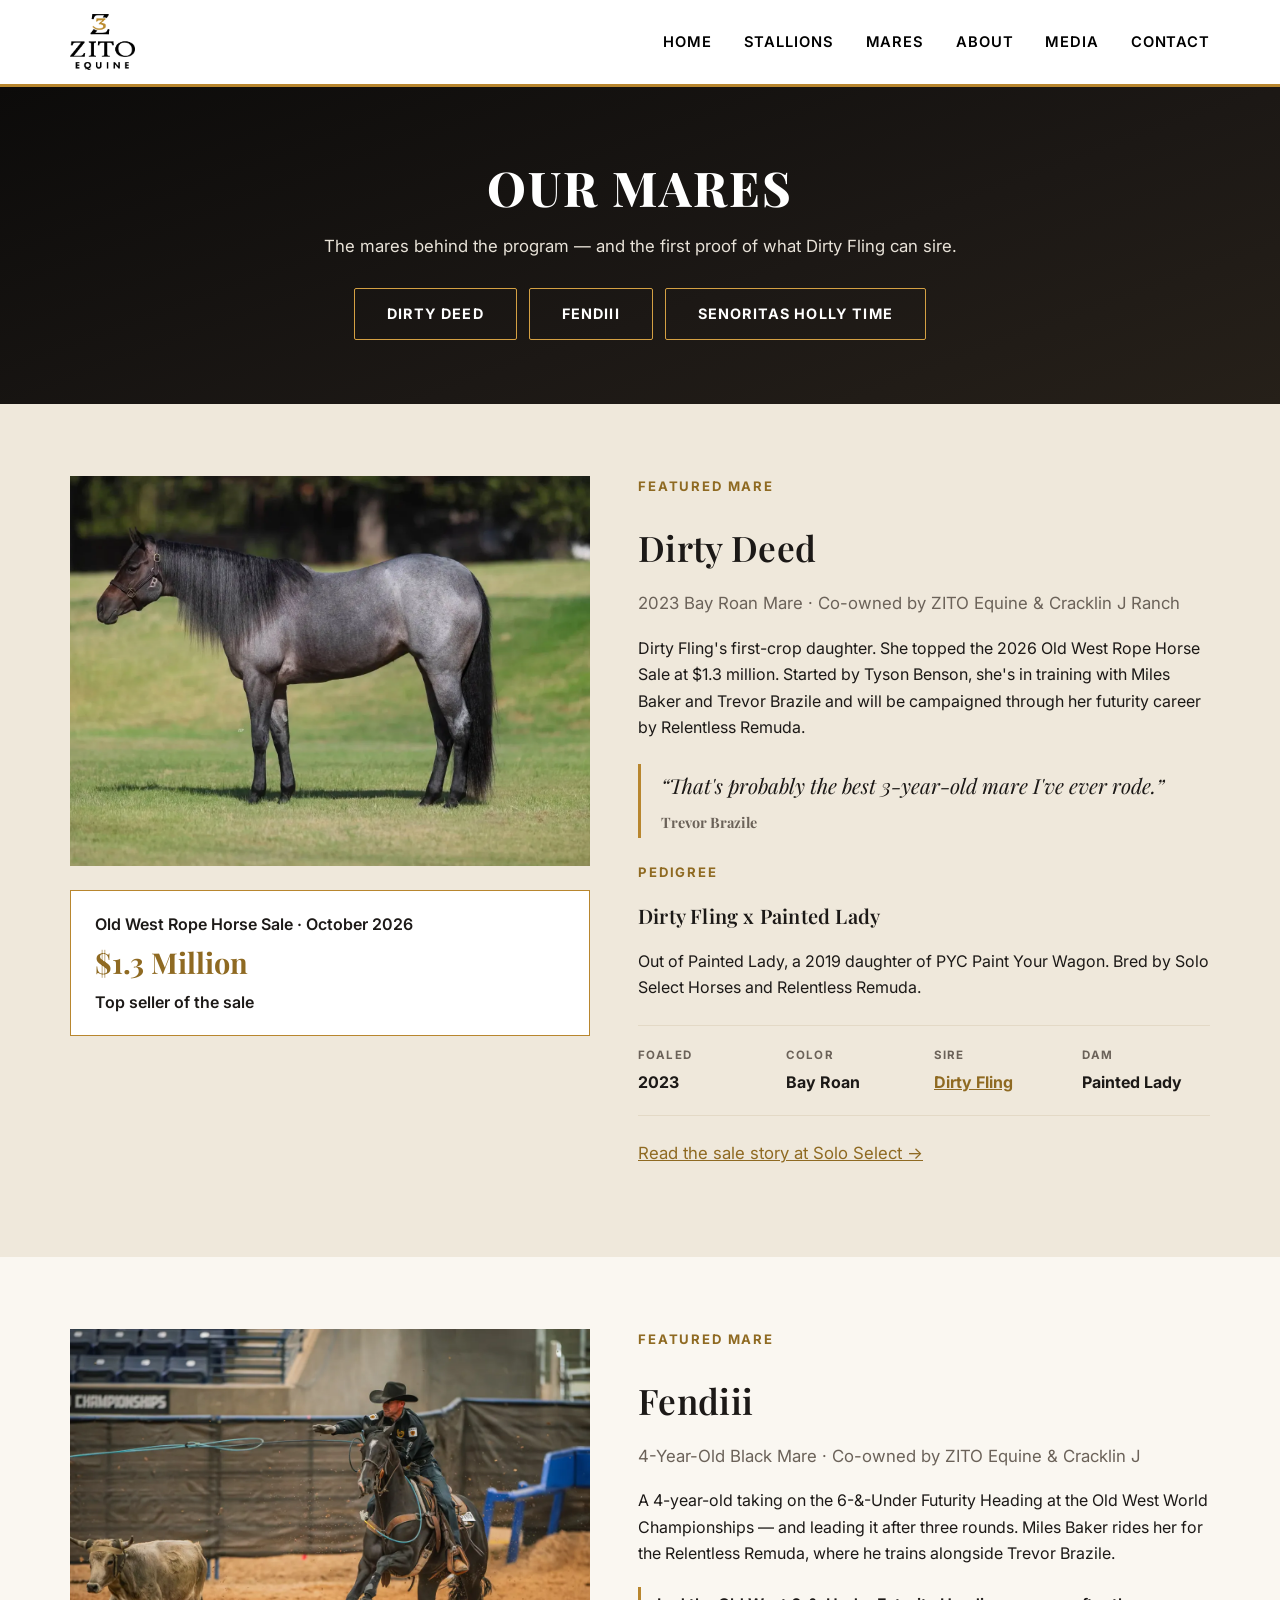
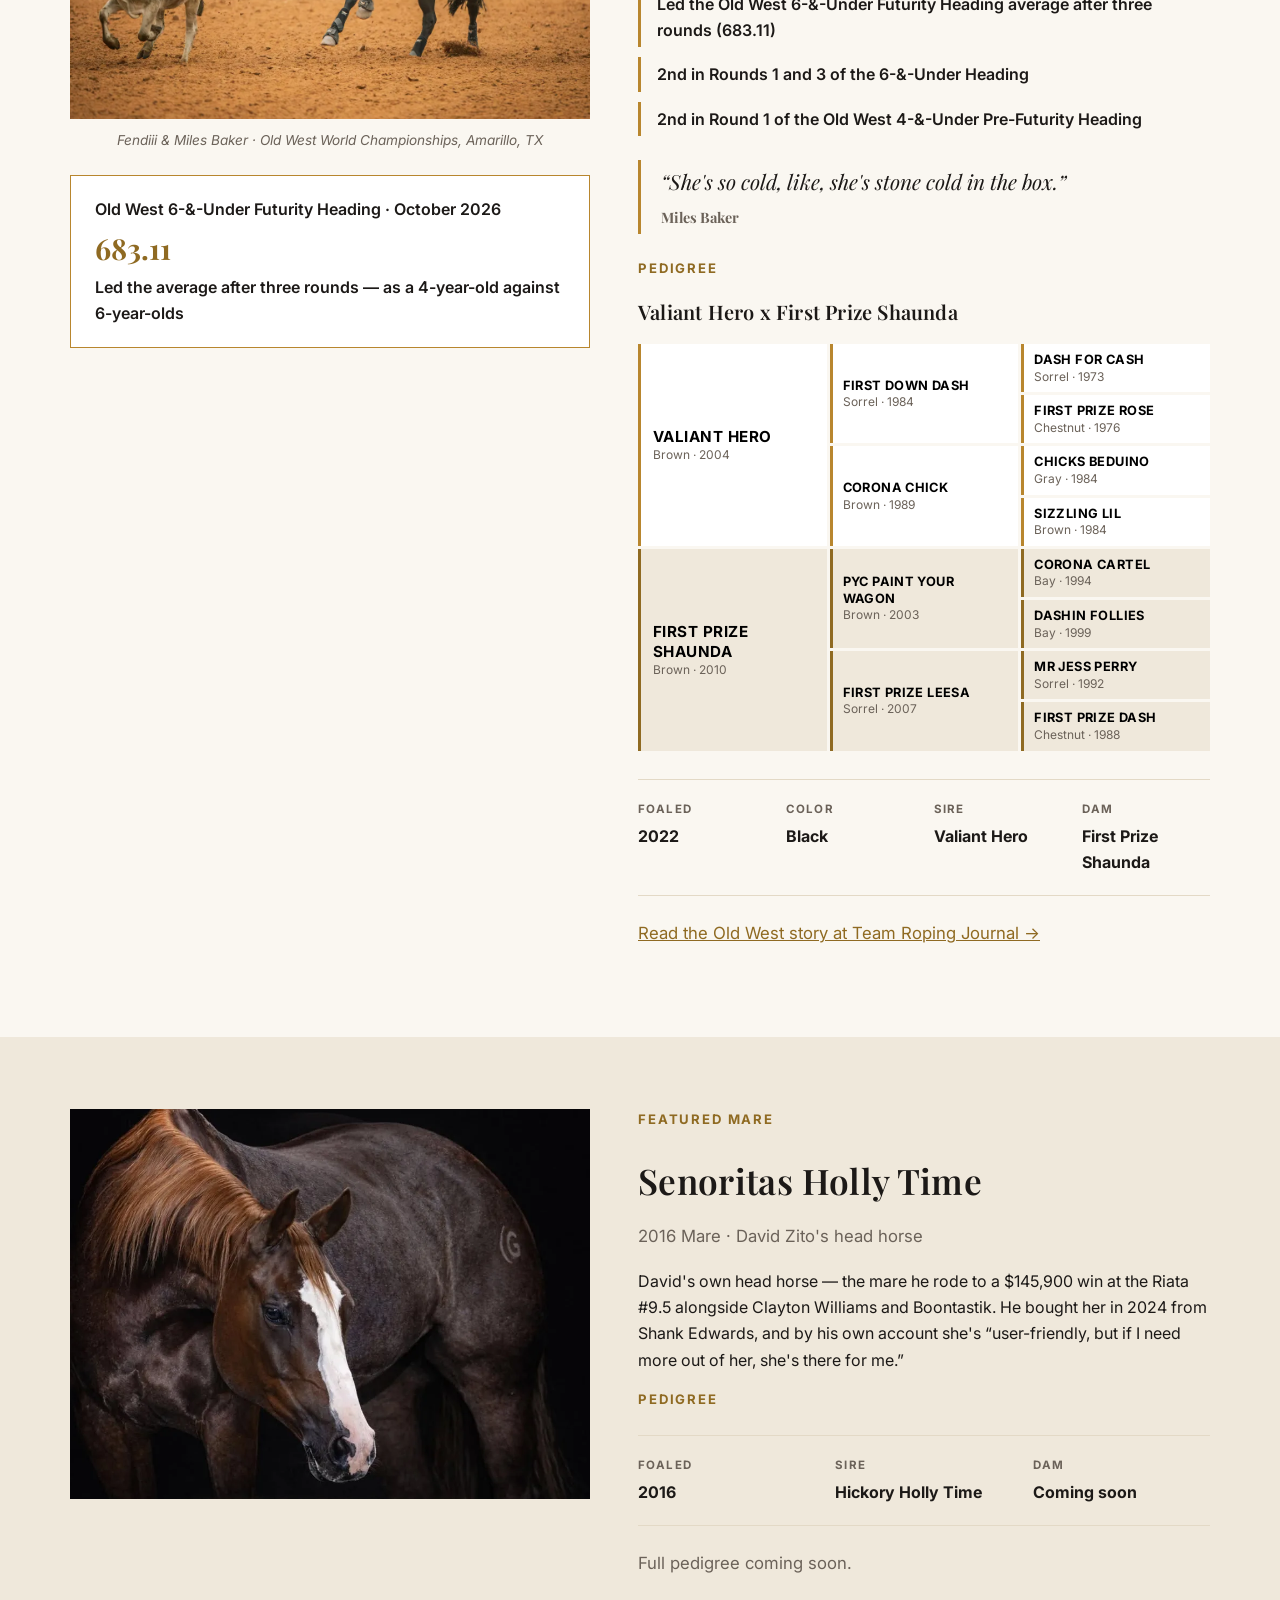
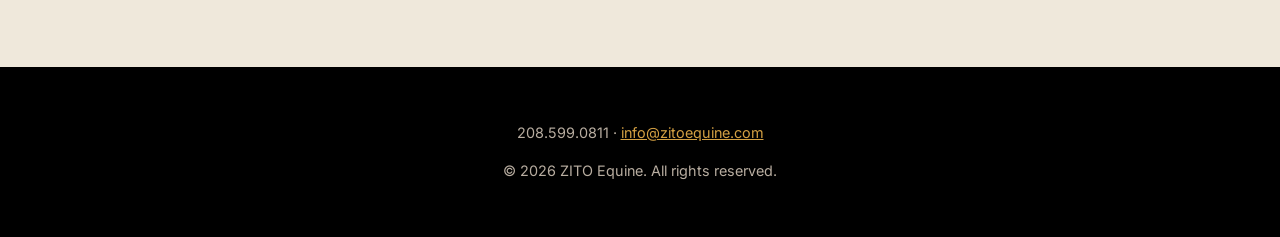
==== mares/index.html @ 989c76b9 "Mares page: dark intro band with jump links to each mare Co-Authored-By: Claude Opus 5.5 <noreply@an" ====
<!DOCTYPE html>
<html lang="en">
<head>
  <meta charset="UTF-8">
  <meta name="viewport" content="width=device-width, initial-scale=1.0">
  <title>Mares | ZITO Equine</title>
  <meta name="description" content="The ZITO Equine mares: Dirty Deed, Dirty Fling's $1.3 million first-crop daughter; Old West futurity leader Fendiii; and Senoritas Holly Time, David Zito's Riata-winning head horse.">
  <link rel="stylesheet" href="/css/style.css">
</head>
<body>
  <header class="site-header">
    <div class="wrap">
      <a href="/" class="logo"><img src="/images/logo-zito-equine.png" alt="ZITO Equine"></a>
      <button class="nav-toggle" aria-label="Menu" aria-expanded="false">&#9776;</button>
      <nav class="site-nav">
        <a href="/">Home</a>
        <a href="/stallions/">Stallions</a>
        <a href="/mares/">Mares</a>
        <a href="/#about">About</a>
        <a href="/#media">Media</a>
        <a href="/contact.html">Contact</a>
      </nav>
    </div>
  </header>
  <main>
    <section class="stallion-hero stallions-intro">
      <div class="wrap">
        <h1 class="section-title">Our Mares</h1>
        <p>The mares behind the program &mdash; and the first proof of what Dirty Fling can sire.</p>
        <nav class="jump-links" aria-label="Jump to a mare">
          <a href="#dirty-deed" class="btn-outline">Dirty Deed</a>
          <a href="#fendiii" class="btn-outline">Fendiii</a>
          <a href="#senoritas-holly-time" class="btn-outline">Senoritas Holly Time</a>
        </nav>
      </div>
    </section>
    <section class="section section-alt" id="dirty-deed">
      <div class="wrap split">
        <div>
          <div class="card-img photo-fill"><img src="/images/mares/dirty-deed.webp" alt="Dirty Deed, 2023 bay roan mare by Dirty Fling"></div>
          <div class="stat-box">
            <span class="stat-line">Old West Rope Horse Sale &middot; October 2026</span>
            <span class="stat-big">$1.3 Million</span>
            <span class="stat-line">Top seller of the sale</span>
          </div>
        </div>
        <div>
          <span class="section-label">Featured Mare</span>
          <h2>Dirty Deed</h2>
          <p class="meta">2023 Bay Roan Mare &middot; Co-owned by ZITO Equine &amp; Cracklin J Ranch</p>
          <p>
            Dirty Fling's first-crop daughter. She topped the 2026 Old West Rope Horse
            Sale at $1.3 million. Started by Tyson Benson, she's in training with Miles
            Baker and Trevor Brazile and will be campaigned through her futurity career
            by Relentless Remuda.
          </p>
          <blockquote class="pull-quote">
            &ldquo;That's probably the best 3-year-old mare I've ever rode.&rdquo;
            <cite>Trevor Brazile</cite>
          </blockquote>

          <span class="section-label">Pedigree</span>
          <h3>Dirty Fling x Painted Lady</h3>
          <p>Out of Painted Lady, a 2019 daughter of PYC Paint Your Wagon. Bred by Solo Select Horses and Relentless Remuda.</p>
          <dl class="key-facts">
            <div><dt>Foaled</dt><dd>2023</dd></div>
            <div><dt>Color</dt><dd>Bay Roan</dd></div>
            <div><dt>Sire</dt><dd><a href="/stallions/dirty-fling.html">Dirty Fling</a></dd></div>
            <div><dt>Dam</dt><dd>Painted Lady</dd></div>
          </dl>
          <p class="meta"><a href="https://www.soloselecthorses.com/news/solo-select-bred-dirty-deed-tops-old-west-sale-at-13-million" target="_blank" rel="noopener">Read the sale story at Solo Select &rarr;</a></p>
        </div>
      </div>
    </section>
    <section class="section" id="fendiii">
      <div class="wrap split">
        <div>
          <div class="card-img photo-fill"><img src="/images/mares/fendiii-throw.webp" alt="Miles Baker throwing his loop on Fendiii at the Old West World Championships" loading="lazy"></div>
          <p class="photo-caption">Fendiii &amp; Miles Baker &middot; Old West World Championships, Amarillo, TX</p>
          <div class="stat-box">
            <span class="stat-line">Old West 6-&amp;-Under Futurity Heading &middot; October 2026</span>
            <span class="stat-big">683.11</span>
            <span class="stat-line">Led the average after three rounds &mdash; as a 4-year-old against 6-year-olds</span>
          </div>
        </div>
        <div>
          <span class="section-label">Featured Mare</span>
          <h2>Fendiii</h2>
          <p class="meta">4-Year-Old Black Mare &middot; Co-owned by ZITO Equine &amp; Cracklin J</p>
          <p>
            A 4-year-old taking on the 6-&amp;-Under Futurity Heading at the Old West
            World Championships &mdash; and leading it after three rounds. Miles Baker
            rides her for the Relentless Remuda, where he trains alongside Trevor Brazile.
          </p>
          <ul class="achv-list">
            <li>Led the Old West 6-&amp;-Under Futurity Heading average after three rounds (683.11)</li>
            <li>2nd in Rounds 1 and 3 of the 6-&amp;-Under Heading</li>
            <li>2nd in Round 1 of the Old West 4-&amp;-Under Pre-Futurity Heading</li>
          </ul>
          <blockquote class="pull-quote">
            &ldquo;She's so cold, like, she's stone cold in the box.&rdquo;
            <cite>Miles Baker</cite>
          </blockquote>

          <span class="section-label">Pedigree</span>
          <h3>Valiant Hero x First Prize Shaunda</h3>
          <div class="pedigree" aria-label="Fendiii three-generation pedigree">
            <div class="ped ped-sire p-1"><strong>Valiant Hero</strong><span>Brown &middot; 2004</span></div>
            <div class="ped ped-sire g-1"><strong>First Down Dash</strong><span>Sorrel &middot; 1984</span></div>
            <div class="ped ped-sire gg-1"><strong>Dash For Cash</strong><span>Sorrel &middot; 1973</span></div>
            <div class="ped ped-sire gg-2"><strong>First Prize Rose</strong><span>Chestnut &middot; 1976</span></div>
            <div class="ped ped-sire g-2"><strong>Corona Chick</strong><span>Brown &middot; 1989</span></div>
            <div class="ped ped-sire gg-3"><strong>Chicks Beduino</strong><span>Gray &middot; 1984</span></div>
            <div class="ped ped-sire gg-4"><strong>Sizzling Lil</strong><span>Brown &middot; 1984</span></div>
            <div class="ped ped-dam p-2"><strong>First Prize Shaunda</strong><span>Brown &middot; 2010</span></div>
            <div class="ped ped-dam g-3"><strong>PYC Paint Your Wagon</strong><span>Brown &middot; 2003</span></div>
            <div class="ped ped-dam gg-5"><strong>Corona Cartel</strong><span>Bay &middot; 1994</span></div>
            <div class="ped ped-dam gg-6"><strong>Dashin Follies</strong><span>Bay &middot; 1999</span></div>
            <div class="ped ped-dam g-4"><strong>First Prize Leesa</strong><span>Sorrel &middot; 2007</span></div>
            <div class="ped ped-dam gg-7"><strong>Mr Jess Perry</strong><span>Sorrel &middot; 1992</span></div>
            <div class="ped ped-dam gg-8"><strong>First Prize Dash</strong><span>Chestnut &middot; 1988</span></div>
          </div>
          <dl class="key-facts">
            <div><dt>Foaled</dt><dd>2022</dd></div>
            <div><dt>Color</dt><dd>Black</dd></div>
            <div><dt>Sire</dt><dd>Valiant Hero</dd></div>
            <div><dt>Dam</dt><dd>First Prize Shaunda</dd></div>
          </dl>
          <p class="meta"><a href="https://teamropingjournal.com/news/fendiii-miles-baker-old-west-futurity-heading/" target="_blank" rel="noopener">Read the Old West story at Team Roping Journal &rarr;</a></p>
        </div>
      </div>
    </section>
    <section class="section section-alt" id="senoritas-holly-time">
      <div class="wrap split">
        <div>
          <div class="card-img photo-fill"><img src="/images/mares/senoritas-holly-time.webp" alt="Senoritas Holly Time, David Zito's head horse" loading="lazy"></div>
        </div>
        <div>
          <span class="section-label">Featured Mare</span>
          <h2>Senoritas Holly Time</h2>
          <p class="meta">2016 Mare &middot; David Zito's head horse</p>
          <p>
            David's own head horse &mdash; the mare he rode to a $145,900 win at
            the Riata #9.5 alongside Clayton Williams and Boontastik. He bought
            her in 2024 from Shank Edwards, and by his own account she's
            &ldquo;user-friendly, but if I need more out of her, she's there for me.&rdquo;
          </p>

          <span class="section-label">Pedigree</span>
          <dl class="key-facts">
            <div><dt>Foaled</dt><dd>2016</dd></div>
            <div><dt>Sire</dt><dd>Hickory Holly Time</dd></div>
            <div><dt>Dam</dt><dd>Coming soon</dd></div>
          </dl>
          <p class="meta">Full pedigree coming soon.</p>
        </div>
      </div>
    </section>
  </main>
  <footer class="site-footer">
    <div class="wrap">
      <p>208.599.0811 &middot; <a href="mailto:info@zitoequine.com">info@zitoequine.com</a></p>
      <p>&copy; <span id="year"></span> ZITO Equine. All rights reserved.</p>
    </div>
  </footer>
  <script src="/js/main.js"></script>
</body>
</html>
---- css/style.css ----
/* ===== ZITO Equine — design tokens =====
   Pulled from the master logo + TRJ print ads (Rooster / Dirty Fling).
   Gold: sampled from logo files. Black/cream: matches the ad backgrounds. */
@import url("https://fonts.googleapis.com/css2?family=Playfair+Display:ital,wght@0,500;0,600;0,700;0,800;1,500;1,800&family=Alex+Brush&family=Inter:wght@400;500;600;700&display=swap");

:root {
  --color-bg: #faf7f1;        /* warm cream page background */
  --color-bg-alt: #efe8db;    /* deeper cream for alternating sections */
  --color-surface: #ffffff;   /* cards */
  --color-text: #1c1917;      /* near-black body text */
  --color-muted: #6b6259;
  --color-black: #000000;     /* true black, matches logo wordmark */
  --color-gold: #b8862e;      /* primary brand gold, from ZITO master logo */
  --color-gold-light: #d4a043;/* lighter gold, from stallion wordmarks */
  --color-gold-dark: #8f6a22;
  --font-heading: "Playfair Display", Georgia, "Times New Roman", serif;
  --font-script: "Alex Brush", cursive;
  --font-body: "Inter", system-ui, -apple-system, "Segoe UI", sans-serif;
  --wrap: 1180px;
  --radius: 2px;
}

*, *::before, *::after { box-sizing: border-box; }

body {
  margin: 0;
  font-family: var(--font-body);
  color: var(--color-text);
  background: var(--color-bg);
  line-height: 1.65;
}

h1, h2, h3 { font-family: var(--font-heading); font-weight: 600; line-height: 1.2; letter-spacing: .01em; }
h2 { font-size: clamp(1.6rem, 3vw, 2.2rem); margin-bottom: .6em; }
h3 { font-size: 1.25rem; }
img { max-width: 100%; display: block; }
a { color: var(--color-gold-dark); }
a:hover { color: var(--color-gold); }

.wrap { max-width: var(--wrap); margin: 0 auto; padding: 0 20px; }
.wrap.narrow { max-width: 760px; }
.section { padding: 72px 0; }
.section-title {
  font-size: clamp(2rem, 5vw, 3rem);
  font-weight: 800;
  text-transform: uppercase;
  letter-spacing: .04em;
  margin: 0 0 32px;
}
.section-alt { background: var(--color-bg-alt); }

.eyebrow {
  display: block;
  font-family: var(--font-script);
  font-size: 1.6rem;
  color: var(--color-gold-light);
  margin-bottom: -.25em;
}

.divider {
  width: 64px;
  height: 3px;
  background: var(--color-gold);
  border: 0;
  margin: 20px 0;
}
.divider.center { margin: 20px auto; }

.section-label {
  display: block;
  font-size: .82rem;
  font-weight: 700;
  letter-spacing: .14em;
  text-transform: uppercase;
  color: var(--color-gold-dark);
  margin-bottom: 10px;
}

.pill-row { display: flex; flex-wrap: wrap; gap: 10px; margin: 4px 0 18px; }
.pill {
  display: inline-block;
  border: 1px solid var(--color-gold);
  color: var(--color-gold-dark);
  padding: 5px 14px;
  font-size: .74rem;
  font-weight: 700;
  letter-spacing: .1em;
  text-transform: uppercase;
  border-radius: 999px;
}
.stallion-hero .pill-row { justify-content: center; }
.stallion-hero .pill { color: var(--color-gold-light); border-color: var(--color-gold-light); }

/* Fact ticker — quick-scan highlights under a hero */
.ticker {
  background: var(--color-black);
  color: var(--color-gold-light);
  overflow: hidden;
  white-space: nowrap;
  border-top: 1px solid var(--color-gold-dark);
  border-bottom: 1px solid var(--color-gold-dark);
}
.ticker-track {
  display: inline-block;
  padding: 12px 0;
  font-size: .82rem;
  font-weight: 700;
  letter-spacing: .08em;
  text-transform: uppercase;
  animation: ticker 28s linear infinite;
}
.ticker-track span { margin: 0 28px; }
.ticker-track span::after { content: "\2726"; margin-left: 28px; color: var(--color-gold-dark); }
@keyframes ticker {
  from { transform: translateX(0); }
  to { transform: translateX(-50%); }
}
@media (prefers-reduced-motion: reduce) {
  .ticker-track { animation: none; overflow-x: auto; }
}

/* Achievement list — accent bar per line */
.achv-list { list-style: none; margin: 20px 0; padding: 0; }
.achv-list li {
  border-left: 3px solid var(--color-gold);
  padding: 4px 0 4px 16px;
  margin-bottom: 10px;
  font-weight: 600;
}

/* Key facts grid */
.key-facts {
  display: grid;
  grid-template-columns: repeat(auto-fit, minmax(120px, 1fr));
  gap: 20px;
  border-top: 1px solid #e3d9c6;
  border-bottom: 1px solid #e3d9c6;
  padding: 20px 0;
  margin: 24px 0;
}
.key-facts dt {
  font-size: .72rem;
  font-weight: 700;
  letter-spacing: .1em;
  text-transform: uppercase;
  color: var(--color-muted);
  margin-bottom: 4px;
}
.key-facts dd { margin: 0; font-weight: 700; }

/* Snapshot — a fun, tilted photo accent, not a formal card */
/* Pedigree chart — 3 generations: parents | grandparents | great-grandparents.
   Sire's side on top (white), dam's side below (cream). */
.pedigree {
  display: grid;
  grid-template-columns: repeat(3, 1fr);
  grid-template-rows: repeat(8, auto);
  gap: 3px;
  margin: 20px 0 28px;
  font-size: .85rem;
}
.ped {
  display: flex;
  flex-direction: column;
  justify-content: center;
  padding: 8px 10px;
  border-left: 3px solid var(--color-gold);
  line-height: 1.3;
}
.ped-sire { background: var(--color-surface); }
.ped-dam { background: var(--color-bg-alt); border-left-color: var(--color-gold-dark); }
.ped strong { text-transform: uppercase; letter-spacing: .03em; font-size: .8rem; color: var(--color-black); }
.ped span { color: var(--color-muted); font-size: .75rem; }
.ped.p-1, .ped.p-2 { padding: 12px; }
.ped.p-1 strong, .ped.p-2 strong { font-size: .95rem; }
.p-1 { grid-column: 1; grid-row: 1 / 5; }
.p-2 { grid-column: 1; grid-row: 5 / 9; }
.g-1 { grid-column: 2; grid-row: 1 / 3; }
.g-2 { grid-column: 2; grid-row: 3 / 5; }
.g-3 { grid-column: 2; grid-row: 5 / 7; }
.g-4 { grid-column: 2; grid-row: 7 / 9; }
.gg-1 { grid-column: 3; grid-row: 1; }
.gg-2 { grid-column: 3; grid-row: 2; }
.gg-3 { grid-column: 3; grid-row: 3; }
.gg-4 { grid-column: 3; grid-row: 4; }
.gg-5 { grid-column: 3; grid-row: 5; }
.gg-6 { grid-column: 3; grid-row: 6; }
.gg-7 { grid-column: 3; grid-row: 7; }
.gg-8 { grid-column: 3; grid-row: 8; }
.section-alt .ped-dam { background: #e6dccb; }
@media (max-width: 480px) {
  .ped { padding: 6px 7px; }
  .ped strong { font-size: .7rem; letter-spacing: 0; }
  .ped span { font-size: .68rem; }
  .ped.p-1 strong, .ped.p-2 strong { font-size: .8rem; }
}

/* Quote hero — full-width dark band: big photo + big pull quote */
.quote-hero {
  display: grid;
  grid-template-columns: 1.4fr 1fr;
  background: var(--color-black);
  color: #fff;
}
.quote-hero-img { min-height: 520px; }
.quote-hero-img img { display: block; width: 100%; height: 100%; object-fit: cover; object-position: 40% 50%; }
.quote-hero-text { padding: 64px clamp(24px, 5vw, 72px); align-self: center; }
.quote-hero-text .section-label { color: var(--color-gold-light); }
.quote-hero blockquote { margin: 0 0 24px; }
.quote-hero blockquote p {
  font-family: var(--font-heading);
  font-size: clamp(1.9rem, 3.4vw, 3rem);
  font-weight: 800;
  font-style: italic;
  line-height: 1.15;
  margin: 0;
}
.quote-hero cite {
  display: block;
  margin-top: 16px;
  font-style: normal;
  font-weight: 700;
  letter-spacing: .14em;
  text-transform: uppercase;
  font-size: .85rem;
  color: var(--color-gold-light);
}
.quote-hero cite::before { content: "\2014\00a0"; }
.quote-hero-stat { color: #d8d0c4; margin: 0 0 28px; }
@media (max-width: 768px) {
  .quote-hero { grid-template-columns: 1fr; }
  .quote-hero-img { min-height: 0; aspect-ratio: 3/2; }
  .quote-hero-text { padding: 40px 20px 48px; }
}

/* Photo band — full-width image strip, edge to edge */
.photo-band { height: clamp(240px, 38vw, 520px); overflow: hidden; }
.photo-band img { display: block; width: 100%; height: 100%; object-fit: cover; object-position: center 45%; }

.press-card {
  border: 1px solid var(--color-gold);
  background: var(--color-surface);
  padding: 20px 24px;
  text-align: left;
}
.press-grid {
  display: grid;
  grid-template-columns: repeat(2, 1fr);
  gap: 28px;
  max-width: 1000px;
  margin: 32px auto 0;
}
.press-card .stat-line { display: block; }
.press-img { display: block; margin: -20px -24px 16px; }
.press-img img { display: block; width: 100%; aspect-ratio: 1.9; height: auto; object-fit: cover; }
.press-card h3 { margin: 4px 0; }
.press-card h3 a { color: var(--color-black); }
.press-card h3 a:hover { color: var(--color-gold-dark); }

.photo-caption {
  font-size: .85rem;
  font-style: italic;
  color: var(--color-muted);
  text-align: center;
  margin-top: 10px;
}

/* Announcement bar — single homepage statement under the hero */
.announce {
  text-align: center;
  padding: 48px 0;
  border-top: 1px solid #e3d9c6;
  border-bottom: 1px solid #e3d9c6;
}
.announce p { margin: 0; }
.announce-lead {
  font-size: .85rem;
  font-weight: 700;
  letter-spacing: .14em;
  text-transform: uppercase;
  color: var(--color-muted);
}
.announce .announce-big {
  font-family: var(--font-heading);
  font-size: clamp(1.9rem, 5vw, 2.8rem);
  font-weight: 700;
  color: var(--color-gold-dark);
  margin: 6px 0 24px;
}

/* Header */
.site-header {
  background: var(--color-surface);
  border-bottom: 3px solid var(--color-gold);
  position: sticky;
  top: 0;
  z-index: 20;
}
.site-header .wrap { display: flex; align-items: center; justify-content: space-between; min-height: 84px; }
.logo { display: flex; align-items: center; text-decoration: none; }
.logo img { height: 56px; width: auto; }
.site-nav { display: flex; align-items: center; }
.site-nav a {
  color: var(--color-black);
  text-decoration: none;
  margin-left: 32px;
  font-weight: 600;
  font-size: .92rem;
  letter-spacing: .06em;
  text-transform: uppercase;
}
.site-nav a:hover { color: var(--color-gold); }
.nav-toggle { display: none; background: none; border: 0; color: var(--color-black); font-size: 1.8rem; cursor: pointer; line-height: 1; }

/* Hero */
.hero {
  background:
    linear-gradient(180deg, rgba(10,9,8,.55) 0%, rgba(10,9,8,.7) 55%, rgba(10,9,8,.92) 100%),
    url("/images/hero-dirty-fling.jpg") center 30%/cover no-repeat;
  color: #fff;
  padding: 130px 0;
  text-align: center;
  position: relative;
}
.hero::after {
  content: "";
  position: absolute;
  inset: 0;
  background: radial-gradient(ellipse at center, rgba(212,160,67,.10), transparent 70%);
  pointer-events: none;
}
.hero .wrap { position: relative; }
.hero .eyebrow { color: var(--color-gold-light); }
.hero-mark { height: 48px; width: auto; margin: 0 auto 20px; filter: brightness(0) invert(1); opacity: .92; }
.hero h1 {
  font-size: clamp(2.4rem, 6vw, 4.2rem);
  margin: 8px 0 16px;
  color: #fff;
}
.tagline { font-size: 1.2rem; margin: 0 0 32px; color: #e8e2d8; }

/* Buttons */
.btn {
  display: inline-block;
  background: var(--color-gold);
  color: #fff;
  padding: 14px 32px;
  border-radius: var(--radius);
  text-decoration: none;
  border: 0;
  font-size: .9rem;
  font-weight: 700;
  letter-spacing: .08em;
  text-transform: uppercase;
  cursor: pointer;
  transition: background .15s ease;
}
.btn:hover { background: var(--color-gold-dark); color: #fff; }
.btn-outline {
  display: inline-block;
  background: transparent;
  color: #fff;
  padding: 13px 32px;
  border: 1px solid var(--color-gold-light);
  border-radius: var(--radius);
  text-decoration: none;
  font-size: .9rem;
  font-weight: 700;
  letter-spacing: .08em;
  text-transform: uppercase;
}
.btn-outline:hover { border-color: #fff; color: #fff; }
.stallion-hero .btn { margin-top: 8px; }

/* Cards */
.card-grid { display: grid; gap: 32px; grid-template-columns: repeat(auto-fill, minmax(280px, 1fr)); }
.card-grid-2 { grid-template-columns: repeat(2, 1fr); }
.card {
  background: var(--color-surface);
  border-radius: var(--radius);
  overflow: hidden;
  text-decoration: none;
  color: inherit;
  box-shadow: 0 2px 16px rgba(0,0,0,.08);
  border-top: 3px solid var(--color-gold);
  transition: transform .15s ease, box-shadow .15s ease;
}
.card:hover { transform: translateY(-3px); box-shadow: 0 8px 24px rgba(0,0,0,.12); }
.card h3 { padding: 20px 20px 0; margin: 0 0 4px; color: var(--color-black); }
.card p { padding: 0 20px 20px; margin: 0; color: var(--color-muted); }
.card:has(.card-btn) { display: flex; flex-direction: column; }
.card:has(.card-btn) > * { flex-shrink: 0; }
.card-btn { align-self: flex-start; margin: auto 20px 24px; }
.card:hover .card-btn { background: var(--color-gold-dark); }
.card-img.photo-pending { display: flex; align-items: center; justify-content: center; }
.card-img.photo-pending span { color: var(--color-gold-light); font-size: .8rem; font-weight: 700; letter-spacing: .14em; text-transform: uppercase; }
.card-img { aspect-ratio: 4/3; min-height: 0; overflow: hidden; background: linear-gradient(135deg, #2a231b, #14110e); }
.card-img.photo-frame,
.stallion-photo.photo-frame {
  background: #fff;
  display: flex;
  align-items: center;
  justify-content: center;
  padding: 24px;
}
.card-img.photo-frame img,
.stallion-photo.photo-frame img { width: 100%; height: 100%; object-fit: contain; }
.card-img.photo-fill { background: none; padding: 0; }
.card-img.photo-fill img { width: 100%; height: 100%; object-fit: cover; }

/* Stat box — echoes the boxed stats in the print ads */
.stat-box {
  border: 1px solid var(--color-gold);
  padding: 20px 24px;
  background: var(--color-surface);
  margin: 24px 0;
}
.stat-box .stat-line { display: block; font-weight: 600; }
.stat-box .stat-big {
  display: block;
  font-family: var(--font-heading);
  font-size: 1.8rem;
  font-weight: 700;
  color: var(--color-gold-dark);
  margin: 2px 0;
}

/* Stallion hero — dark banner carrying the stallion's own wordmark, echoes the print ads */
.stallion-hero {
  background: linear-gradient(160deg, #0c0b0a 0%, #1c1815 60%, #262019 100%);
  padding: 56px 0;
  text-align: center;
}
.stallion-hero img { max-height: 130px; width: auto; margin: 0 auto; }
.stallion-hero .eyebrow { color: var(--color-gold-light); margin-bottom: 8px; }
.stallion-hero p { color: #e8e2d8; margin: 16px 0 0; font-size: 1.05rem; }

/* Stallions page — dark intro band + two bold stallion panels */
.stallions-intro { padding: 72px 0 64px; }
.stallions-intro .section-title { color: #fff; margin: 0; }
.stallion-panels { display: grid; grid-template-columns: repeat(2, 1fr); gap: 32px; }
.stallion-panel {
  display: flex;
  flex-direction: column;
  align-items: center;
  text-align: center;
  background: linear-gradient(160deg, #0c0b0a 0%, #1c1815 60%, #262019 100%);
  color: #e8e2d8;
  border-top: 4px solid var(--color-gold);
  padding: 36px 32px 40px;
}
.stallion-panel-logo img { max-height: 110px; width: auto; display: block; margin: 0 auto; }
.stallion-panel .eyebrow { color: var(--color-gold-light); margin: 14px 0 24px; }
.stallion-panel .card-img { width: 100%; }
.panel-stats {
  display: grid;
  grid-template-columns: repeat(3, 1fr);
  gap: 12px;
  width: 100%;
  margin: 28px 0 0;
  padding: 0 0 24px;
  border-bottom: 1px solid #3a322a;
}
.panel-stats dt {
  font-family: var(--font-heading);
  font-size: clamp(1.6rem, 3vw, 2.3rem);
  font-weight: 800;
  color: var(--color-gold-light);
  line-height: 1.1;
}
.panel-stats dd {
  margin: 6px 0 0;
  font-size: .7rem;
  font-weight: 700;
  letter-spacing: .1em;
  text-transform: uppercase;
  color: #cfc6b8;
}
.panel-line { margin: 22px 0 0; font-size: .95rem; }
.panel-line strong { color: #fff; font-size: 1.05rem; }
.panel-status {
  display: inline-block;
  margin: 22px 0 22px;
  padding: 6px 14px;
  border: 1px solid var(--color-gold-light);
  color: var(--color-gold-light);
  font-size: .75rem;
  font-weight: 700;
  letter-spacing: .14em;
  text-transform: uppercase;
}
.stallion-panel .btn { margin-top: auto; }

/* Jump links — anchor buttons to sections further down a page */
.jump-links { display: flex; flex-wrap: wrap; justify-content: center; gap: 12px; margin-top: 28px; }
.jump-links .btn-outline:hover { background: var(--color-gold); border-color: var(--color-gold); }
section[id] { scroll-margin-top: 96px; }
@media (prefers-reduced-motion: no-preference) { html { scroll-behavior: smooth; } }

/* Generic two-column split — reused by the About section on the homepage */
.split { display: grid; gap: 48px; grid-template-columns: 1fr 1.1fr; align-items: start; }

/* Stallion page */
.stallion { display: grid; gap: 48px; grid-template-columns: 1fr 1.1fr; align-items: start; }
.stallion-photo.card-img { aspect-ratio: 3/4; }
.stallion-photo.card-img.photo-frame { aspect-ratio: 4/3; }
.stallion-wordmark { max-width: 260px; margin-bottom: 8px; }
.meta { color: var(--color-muted); font-size: 1.05rem; }
.pull-quote {
  margin: 24px 0;
  padding: 4px 0 4px 20px;
  border-left: 3px solid var(--color-gold);
  font-family: var(--font-heading);
  font-size: 1.3rem;
  font-style: italic;
}
.pull-quote cite { display: block; margin-top: 8px; font-family: inherit; font-size: .9rem; font-style: normal; font-weight: 700; color: var(--color-muted); }
.standing-at {
  font-family: var(--font-script);
  font-size: 1.3rem;
  color: var(--color-gold-dark);
  display: block;
  margin-top: 24px;
}

/* Forms */
.form label { display: block; margin-bottom: 18px; font-weight: 600; }
.form input, .form textarea {
  display: block;
  width: 100%;
  margin-top: 6px;
  padding: 12px;
  border: 1px solid #d8d0c2;
  border-radius: var(--radius);
  font: inherit;
  background: var(--color-surface);
}
.form input:focus, .form textarea:focus { outline: 2px solid var(--color-gold-light); border-color: var(--color-gold); }

/* Footer */
.site-footer { background: var(--color-black); color: #a99; color: #b8ada0; padding: 40px 0; text-align: center; font-size: .9rem; }
.site-footer a { color: var(--color-gold-light); }

/* Mobile */
@media (max-width: 768px) {
  .nav-toggle { display: block; }
  .site-nav {
    display: none;
    position: absolute;
    top: 84px;
    left: 0;
    right: 0;
    background: var(--color-surface);
    border-bottom: 3px solid var(--color-gold);
    padding: 8px 20px 20px;
  }
  .site-nav.open { display: block; }
  .site-nav a { display: block; margin: 14px 0; }
  .stallion, .split, .press-grid, .card-grid-2, .stallion-panels { grid-template-columns: 1fr; }
  .stallion-panel { padding: 28px 20px 32px; }
  .hero { padding: 90px 0; }
}
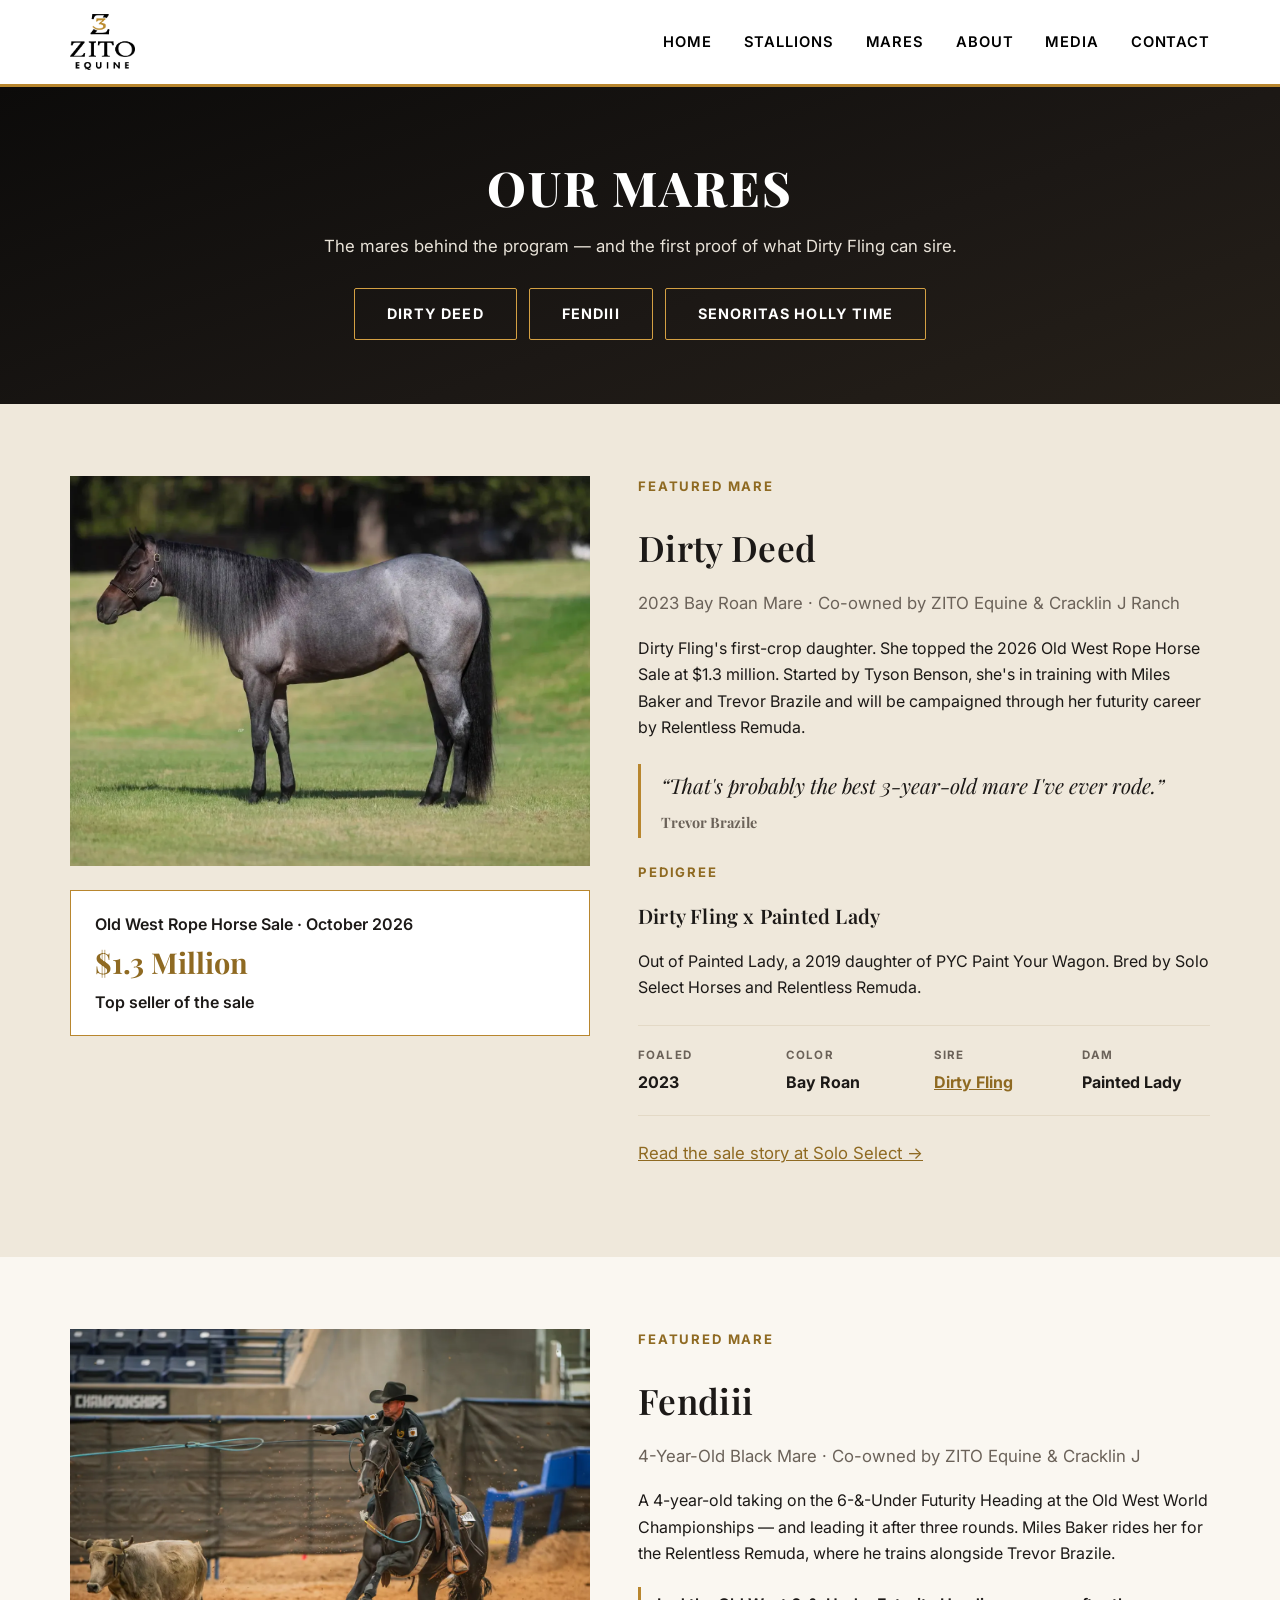
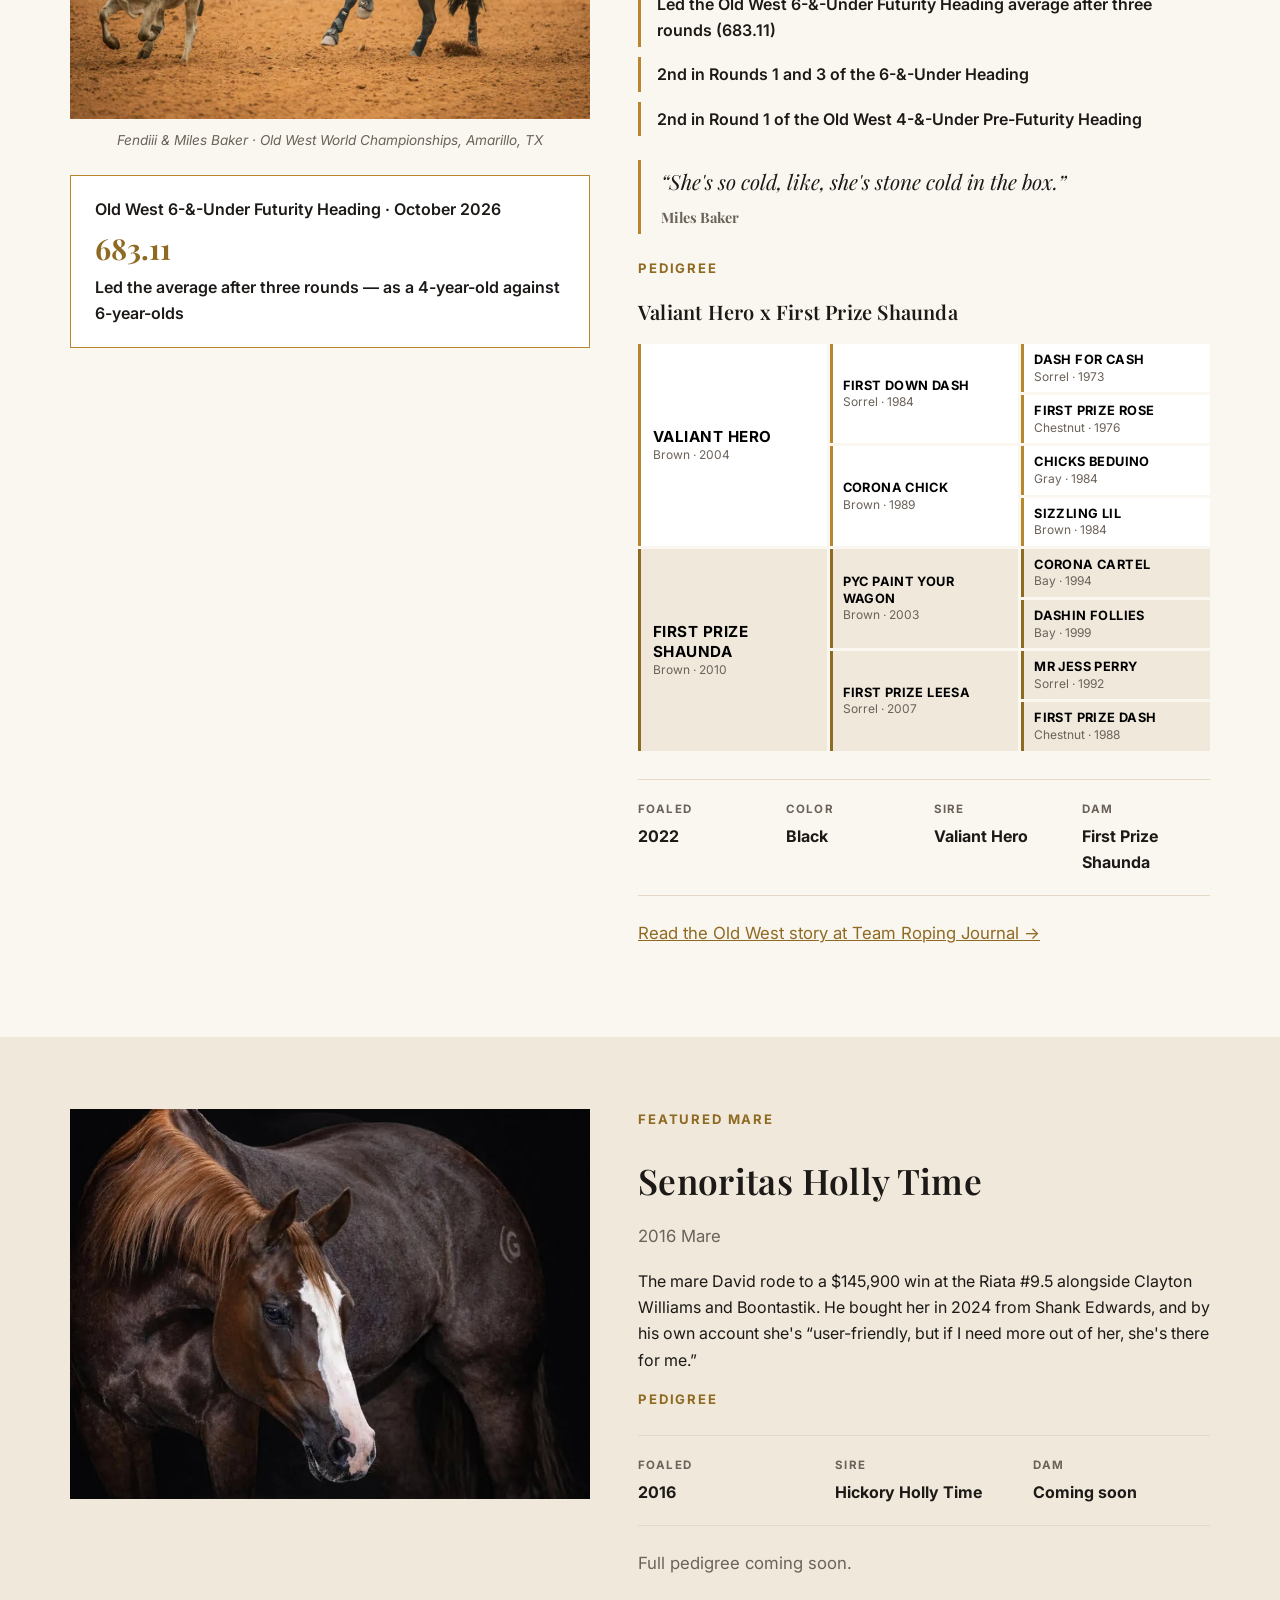
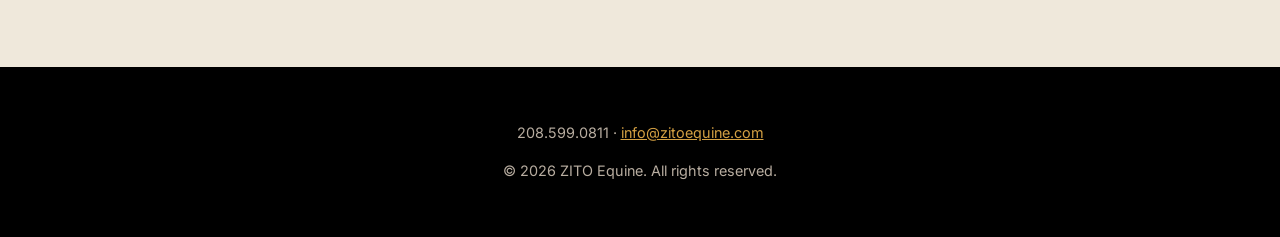
==== commit 7d2985d5: "Remove 'head horse' wording from Senoritas Holly Time Co-Authored-By: Claude Opus 5.5 <noreply@anthr" ====
--- a/mares/index.html
+++ b/mares/index.html
@@ -4,7 +4,7 @@
   <meta charset="UTF-8">
   <meta name="viewport" content="width=device-width, initial-scale=1.0">
   <title>Mares | ZITO Equine</title>
-  <meta name="description" content="The ZITO Equine mares: Dirty Deed, Dirty Fling's $1.3 million first-crop daughter; Old West futurity leader Fendiii; and Senoritas Holly Time, David Zito's Riata-winning head horse.">
+  <meta name="description" content="The ZITO Equine mares: Dirty Deed, Dirty Fling's $1.3 million first-crop daughter; Old West futurity leader Fendiii; and Senoritas Holly Time, David Zito's Riata #9.5 winner.">
   <link rel="stylesheet" href="/css/style.css">
 </head>
 <body>
@@ -133,14 +133,14 @@
     <section class="section section-alt" id="senoritas-holly-time">
       <div class="wrap split">
         <div>
-          <div class="card-img photo-fill"><img src="/images/mares/senoritas-holly-time.webp" alt="Senoritas Holly Time, David Zito's head horse" loading="lazy"></div>
+          <div class="card-img photo-fill"><img src="/images/mares/senoritas-holly-time.webp" alt="Senoritas Holly Time" loading="lazy"></div>
         </div>
         <div>
           <span class="section-label">Featured Mare</span>
           <h2>Senoritas Holly Time</h2>
-          <p class="meta">2016 Mare &middot; David Zito's head horse</p>
+          <p class="meta">2016 Mare</p>
           <p>
-            David's own head horse &mdash; the mare he rode to a $145,900 win at
+            The mare David rode to a $145,900 win at
             the Riata #9.5 alongside Clayton Williams and Boontastik. He bought
             her in 2024 from Shank Edwards, and by his own account she's
             &ldquo;user-friendly, but if I need more out of her, she's there for me.&rdquo;
--- a/css/style.css
+++ b/css/style.css
@@ -370,7 +370,17 @@
   text-transform: uppercase;
 }
 .btn-outline:hover { border-color: #fff; color: #fff; }
-.stallion-hero .btn { margin-top: 8px; }
+.stallion-hero .btn { margin-top: 24px; }
+.registered-name {
+  margin: 18px 0 0;
+  color: #fff;
+  font-size: clamp(1.4rem, 3vw, 2rem);
+  font-weight: 800;
+  text-transform: uppercase;
+  letter-spacing: .06em;
+}
+.stallion-panel .registered-name { margin-top: 14px; font-size: clamp(1.1rem, 2.2vw, 1.5rem); }
+.stallion-panel .registered-name + .eyebrow { margin-top: 6px; }
 
 /* Cards */
 .card-grid { display: grid; gap: 32px; grid-template-columns: repeat(auto-fill, minmax(280px, 1fr)); }
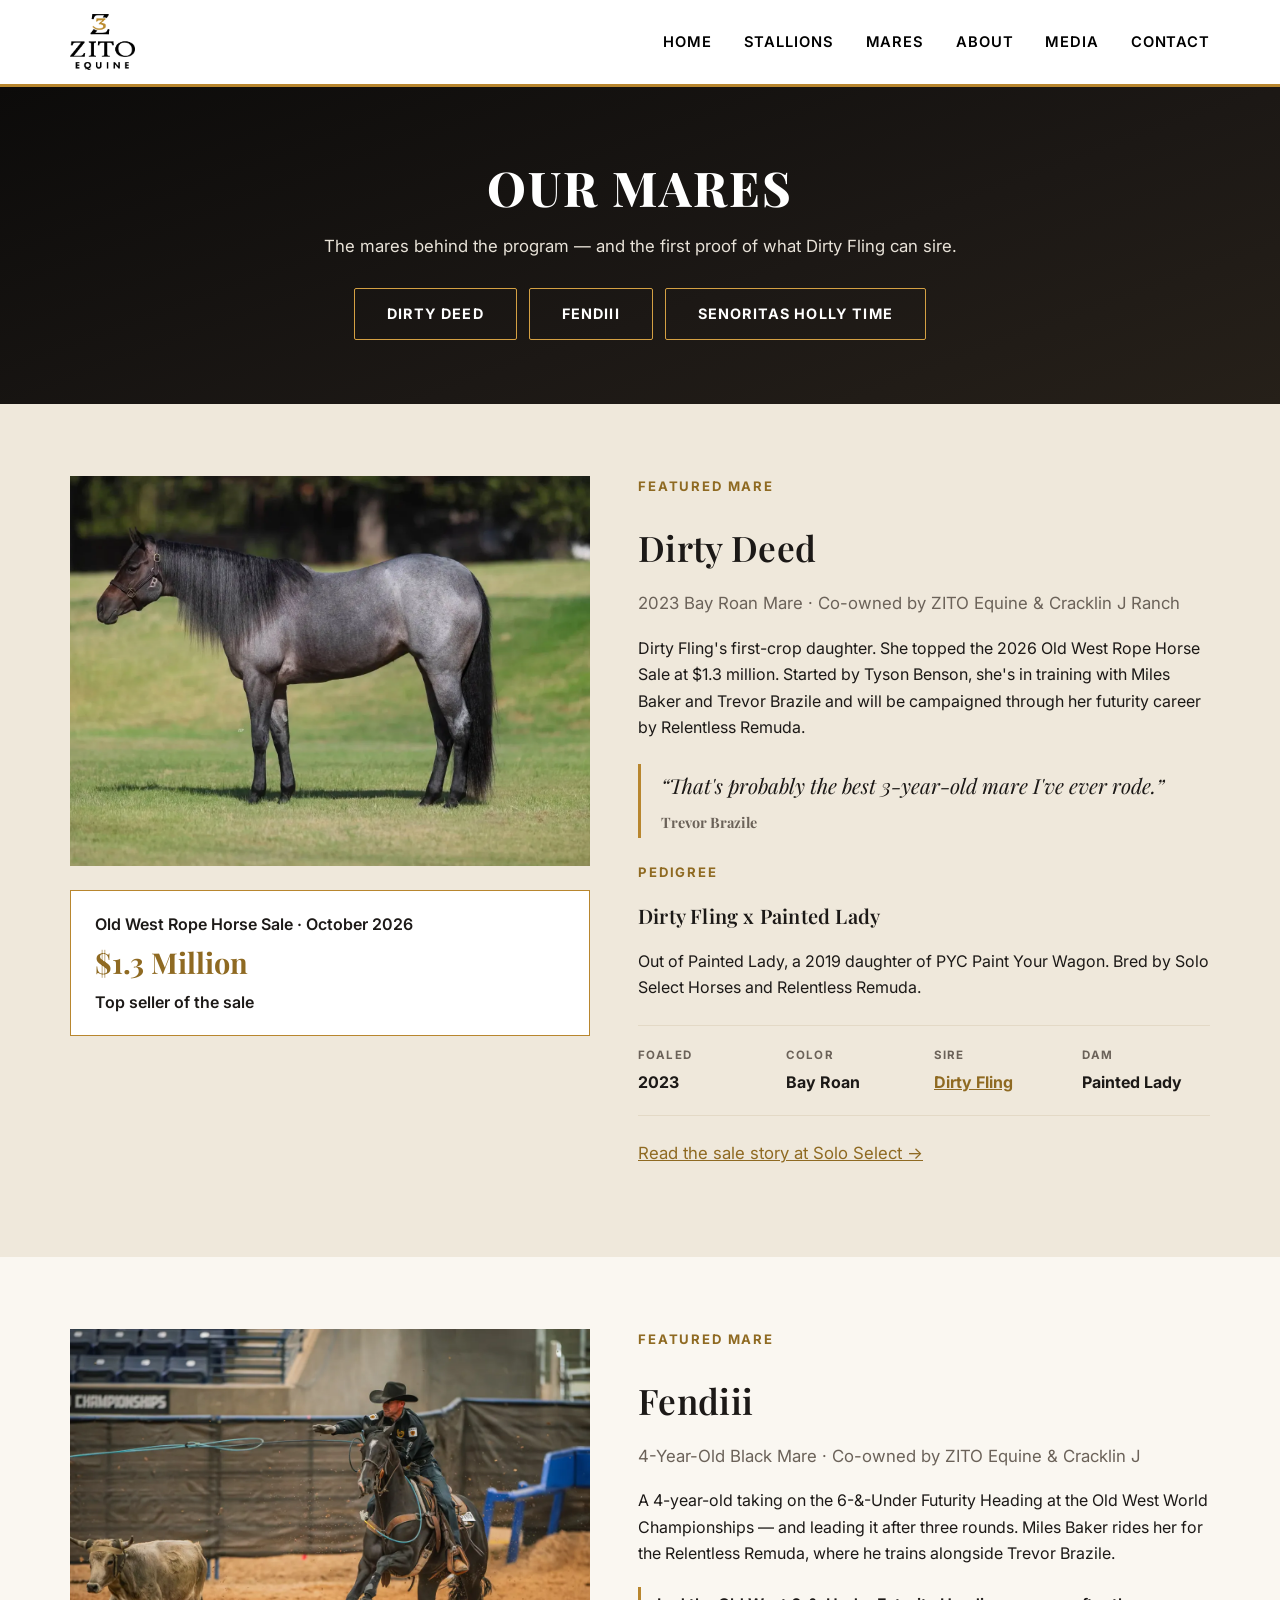
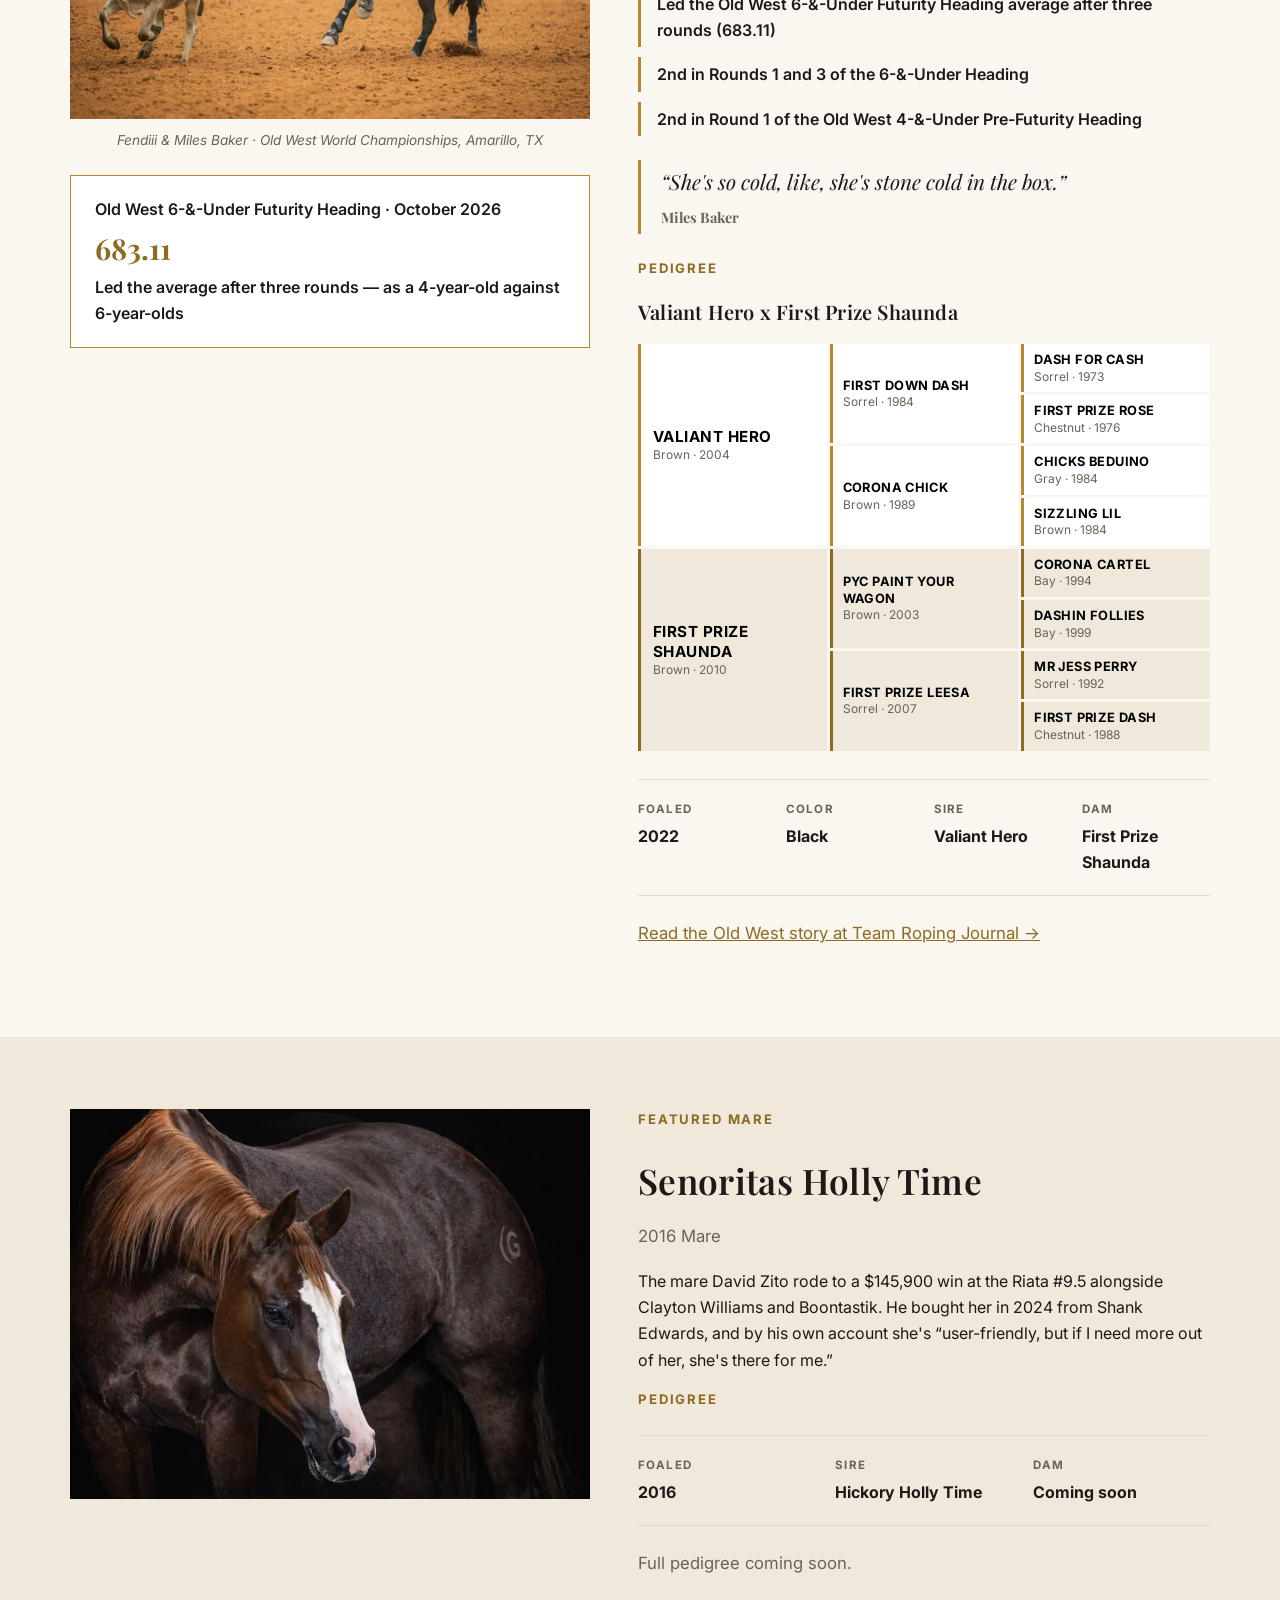
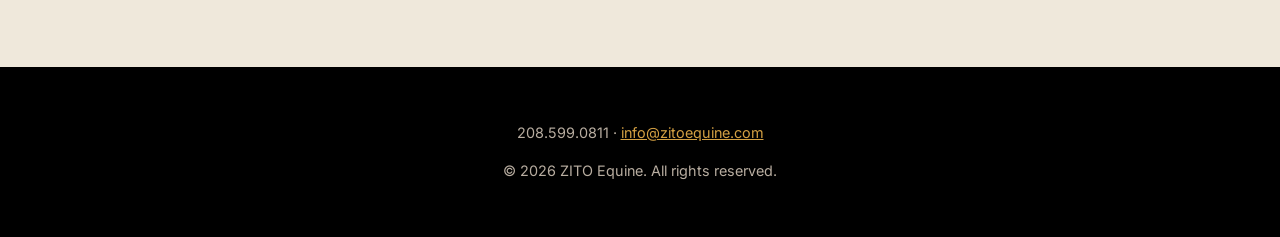
==== commit 30273a26: "Holly: 'The mare David Zito rode to...' Co-Authored-By: Claude Opus 5.5 <noreply@anthropic.com>" ====
--- a/mares/index.html
+++ b/mares/index.html
@@ -140,7 +140,7 @@
           <h2>Senoritas Holly Time</h2>
           <p class="meta">2016 Mare</p>
           <p>
-            The mare David rode to a $145,900 win at
+            The mare David Zito rode to a $145,900 win at
             the Riata #9.5 alongside Clayton Williams and Boontastik. He bought
             her in 2024 from Shank Edwards, and by his own account she's
             &ldquo;user-friendly, but if I need more out of her, she's there for me.&rdquo;
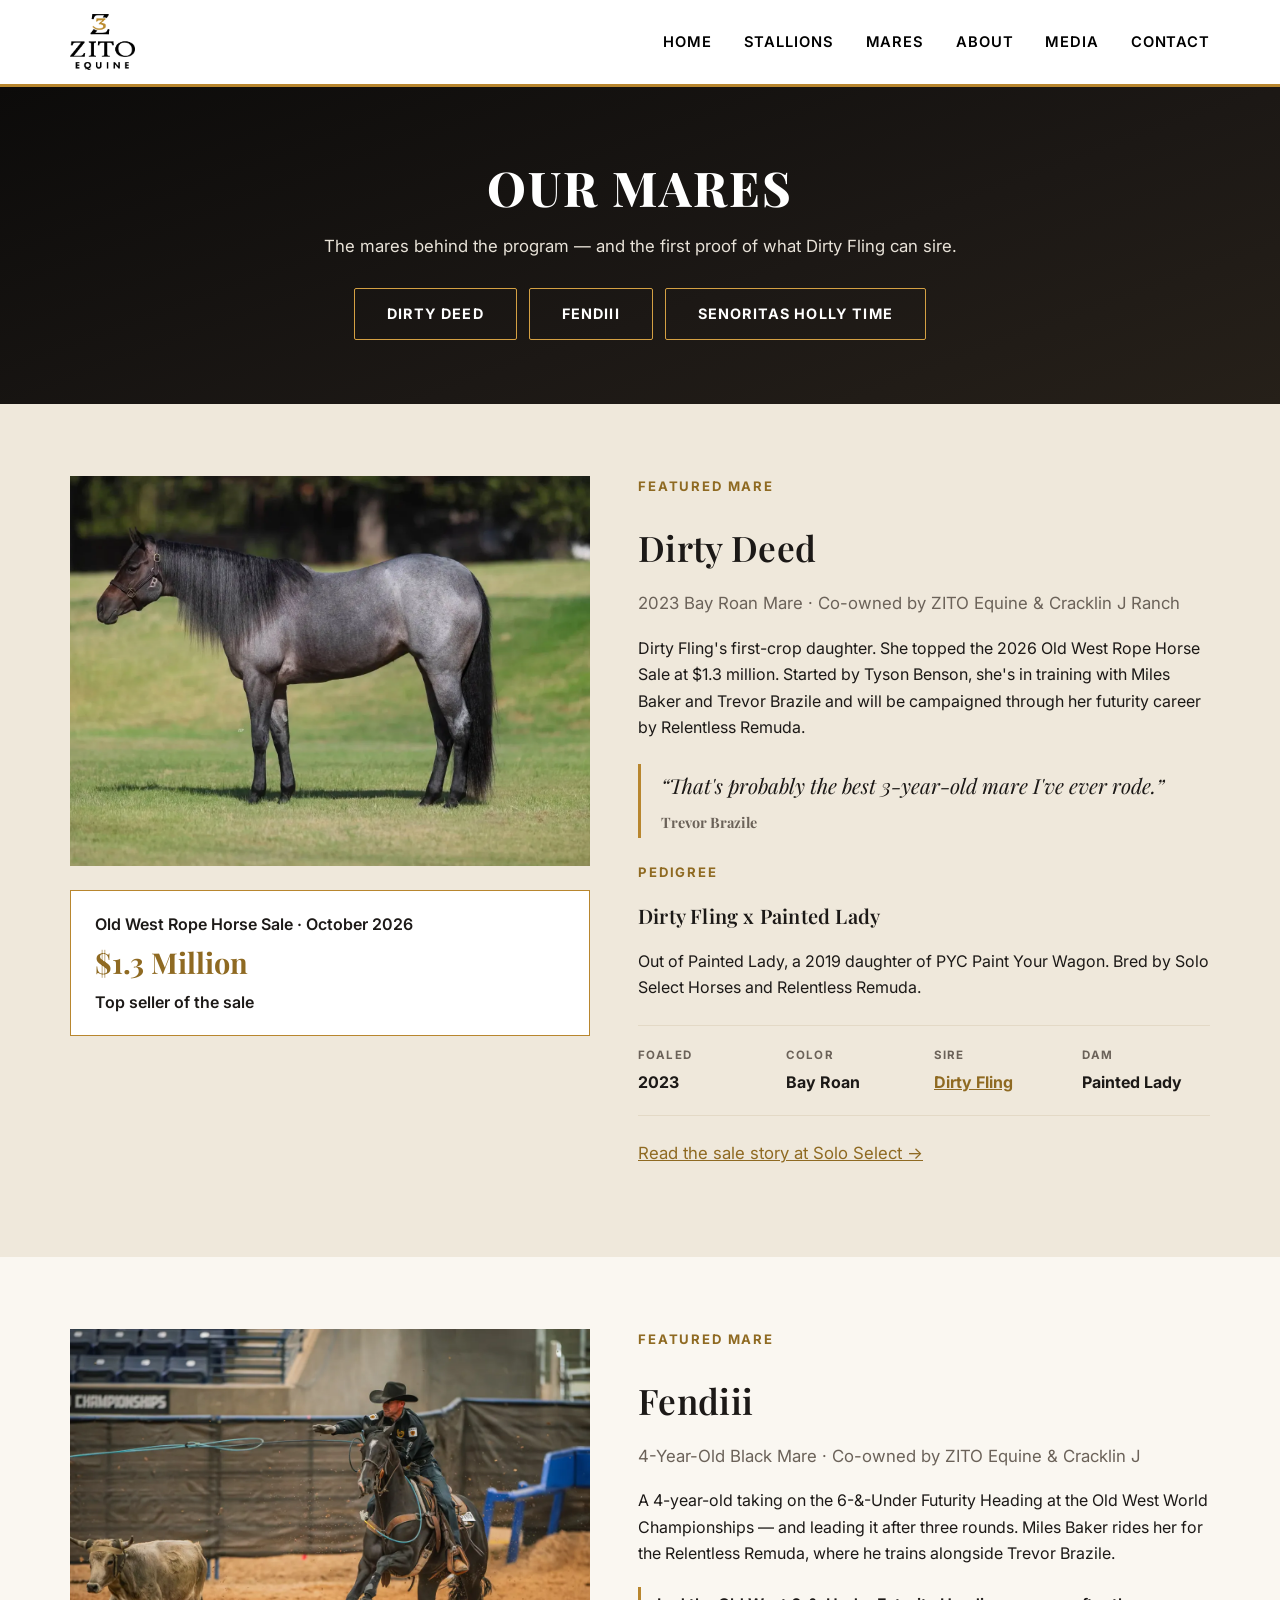
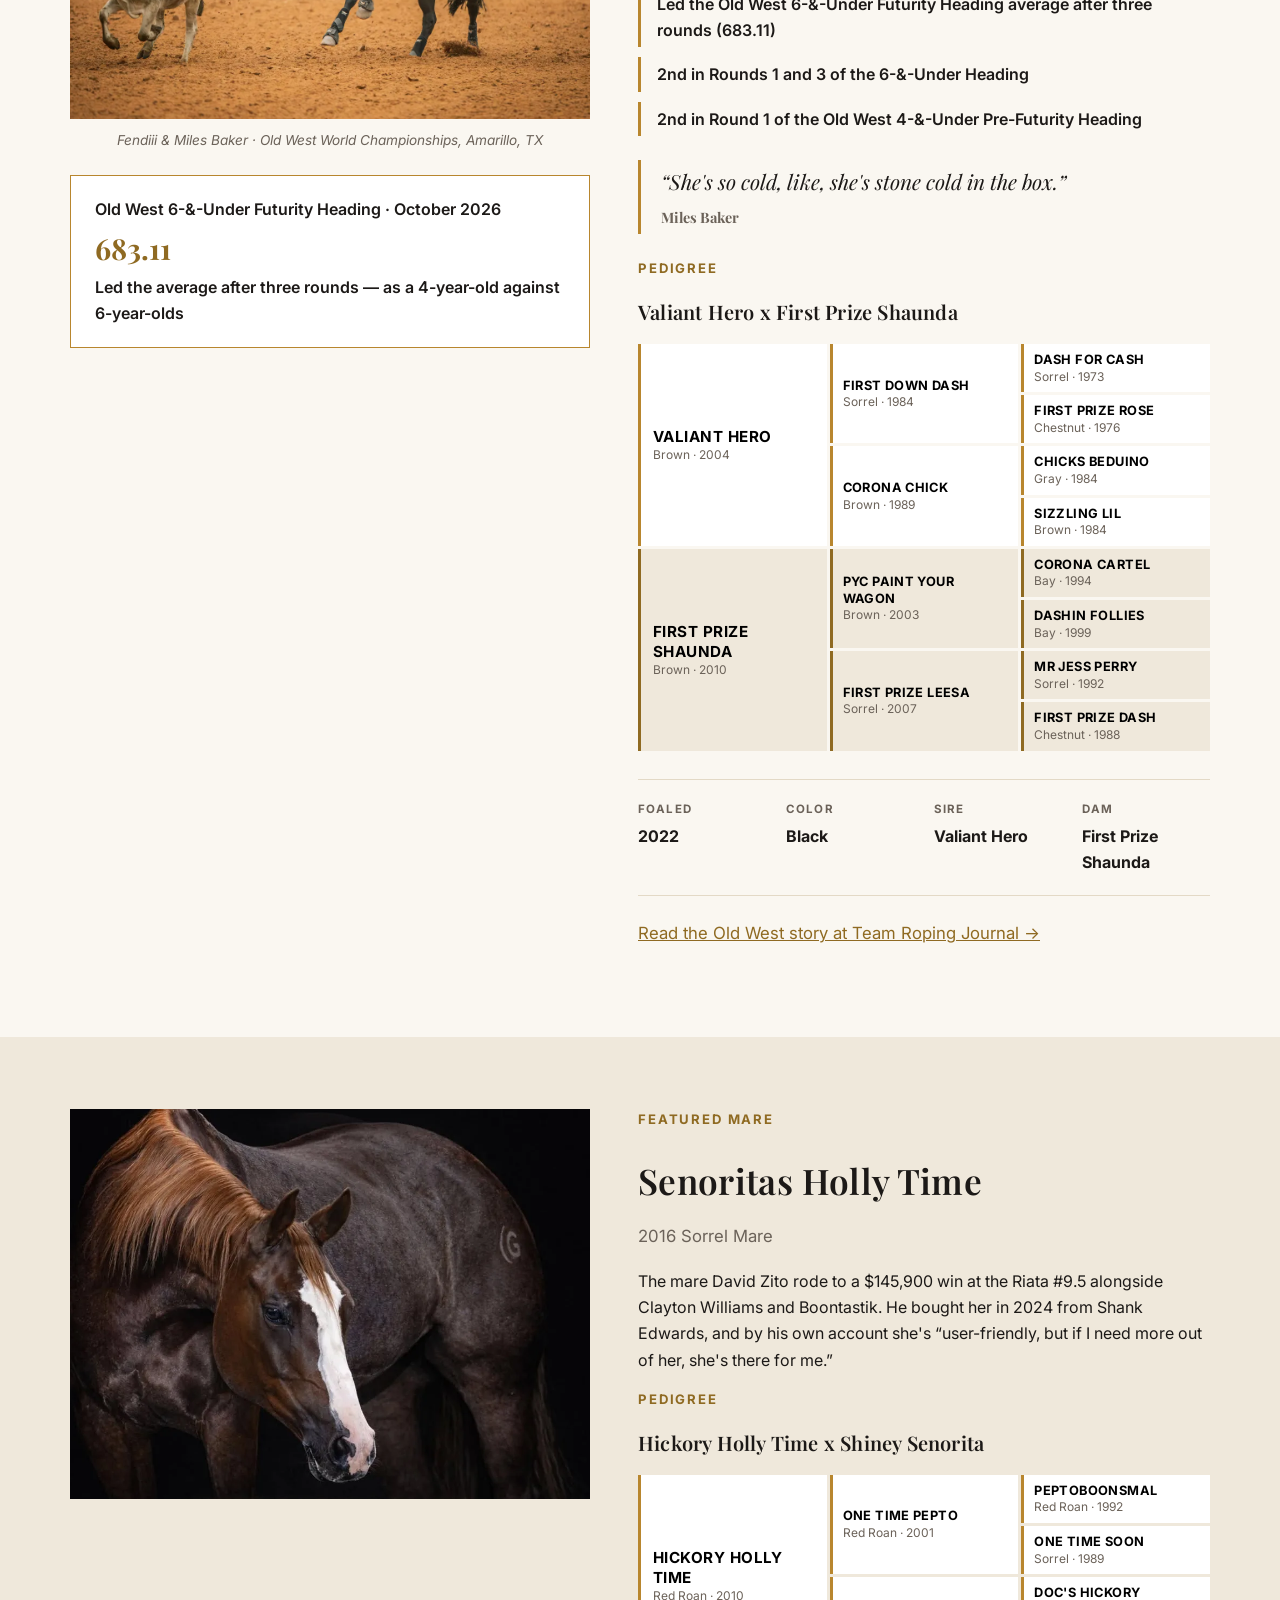
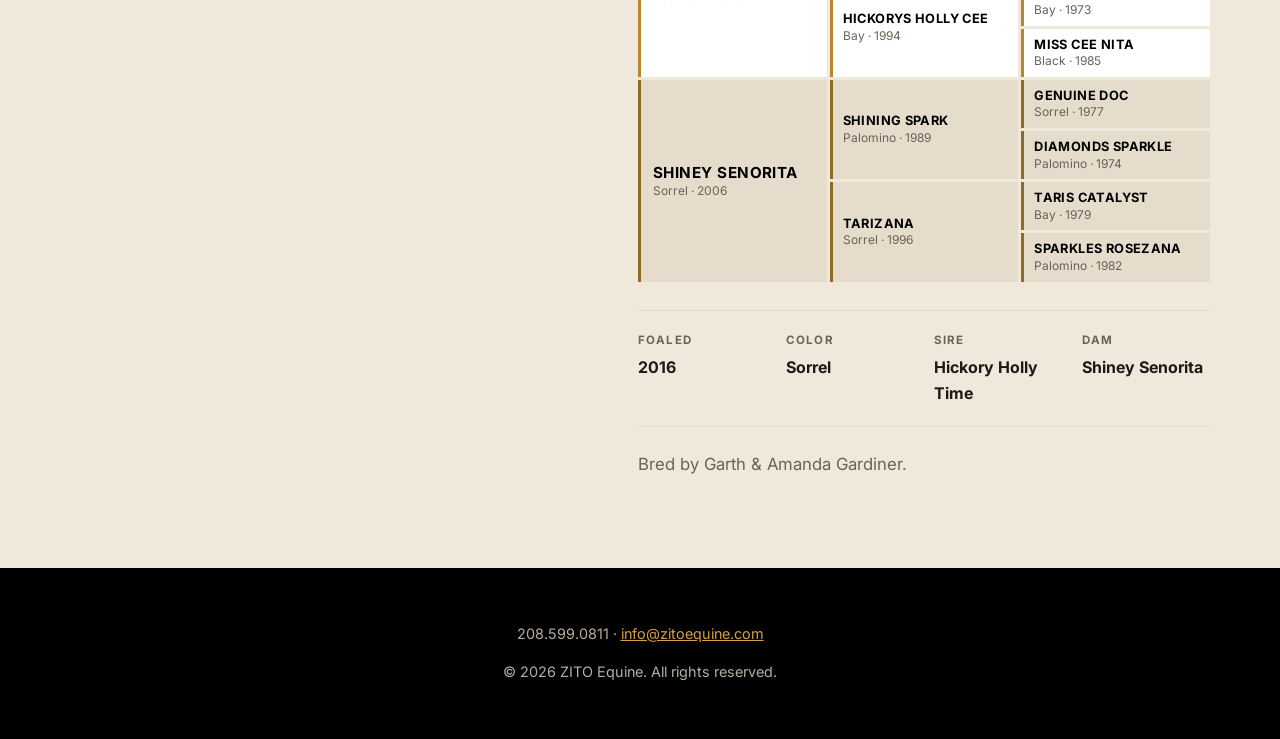
==== commit ae6fa468: "Add Senoritas Holly Time's full pedigree (Hickory Holly Time x Shiney Senorita) Co-Authored-By: Clau" ====
--- a/mares/index.html
+++ b/mares/index.html
@@ -138,7 +138,7 @@
         <div>
           <span class="section-label">Featured Mare</span>
           <h2>Senoritas Holly Time</h2>
-          <p class="meta">2016 Mare</p>
+          <p class="meta">2016 Sorrel Mare</p>
           <p>
             The mare David Zito rode to a $145,900 win at
             the Riata #9.5 alongside Clayton Williams and Boontastik. He bought
@@ -147,12 +147,30 @@
           </p>
 
           <span class="section-label">Pedigree</span>
+          <h3>Hickory Holly Time x Shiney Senorita</h3>
+          <div class="pedigree" aria-label="Senoritas Holly Time three-generation pedigree">
+            <div class="ped ped-sire p-1"><strong>Hickory Holly Time</strong><span>Red Roan &middot; 2010</span></div>
+            <div class="ped ped-sire g-1"><strong>One Time Pepto</strong><span>Red Roan &middot; 2001</span></div>
+            <div class="ped ped-sire gg-1"><strong>Peptoboonsmal</strong><span>Red Roan &middot; 1992</span></div>
+            <div class="ped ped-sire gg-2"><strong>One Time Soon</strong><span>Sorrel &middot; 1989</span></div>
+            <div class="ped ped-sire g-2"><strong>Hickorys Holly Cee</strong><span>Bay &middot; 1994</span></div>
+            <div class="ped ped-sire gg-3"><strong>Doc's Hickory</strong><span>Bay &middot; 1973</span></div>
+            <div class="ped ped-sire gg-4"><strong>Miss Cee Nita</strong><span>Black &middot; 1985</span></div>
+            <div class="ped ped-dam p-2"><strong>Shiney Senorita</strong><span>Sorrel &middot; 2006</span></div>
+            <div class="ped ped-dam g-3"><strong>Shining Spark</strong><span>Palomino &middot; 1989</span></div>
+            <div class="ped ped-dam gg-5"><strong>Genuine Doc</strong><span>Sorrel &middot; 1977</span></div>
+            <div class="ped ped-dam gg-6"><strong>Diamonds Sparkle</strong><span>Palomino &middot; 1974</span></div>
+            <div class="ped ped-dam g-4"><strong>Tarizana</strong><span>Sorrel &middot; 1996</span></div>
+            <div class="ped ped-dam gg-7"><strong>Taris Catalyst</strong><span>Bay &middot; 1979</span></div>
+            <div class="ped ped-dam gg-8"><strong>Sparkles Rosezana</strong><span>Palomino &middot; 1982</span></div>
+          </div>
           <dl class="key-facts">
             <div><dt>Foaled</dt><dd>2016</dd></div>
+            <div><dt>Color</dt><dd>Sorrel</dd></div>
             <div><dt>Sire</dt><dd>Hickory Holly Time</dd></div>
-            <div><dt>Dam</dt><dd>Coming soon</dd></div>
+            <div><dt>Dam</dt><dd>Shiney Senorita</dd></div>
           </dl>
-          <p class="meta">Full pedigree coming soon.</p>
+          <p class="meta">Bred by Garth &amp; Amanda Gardiner.</p>
         </div>
       </div>
     </section>
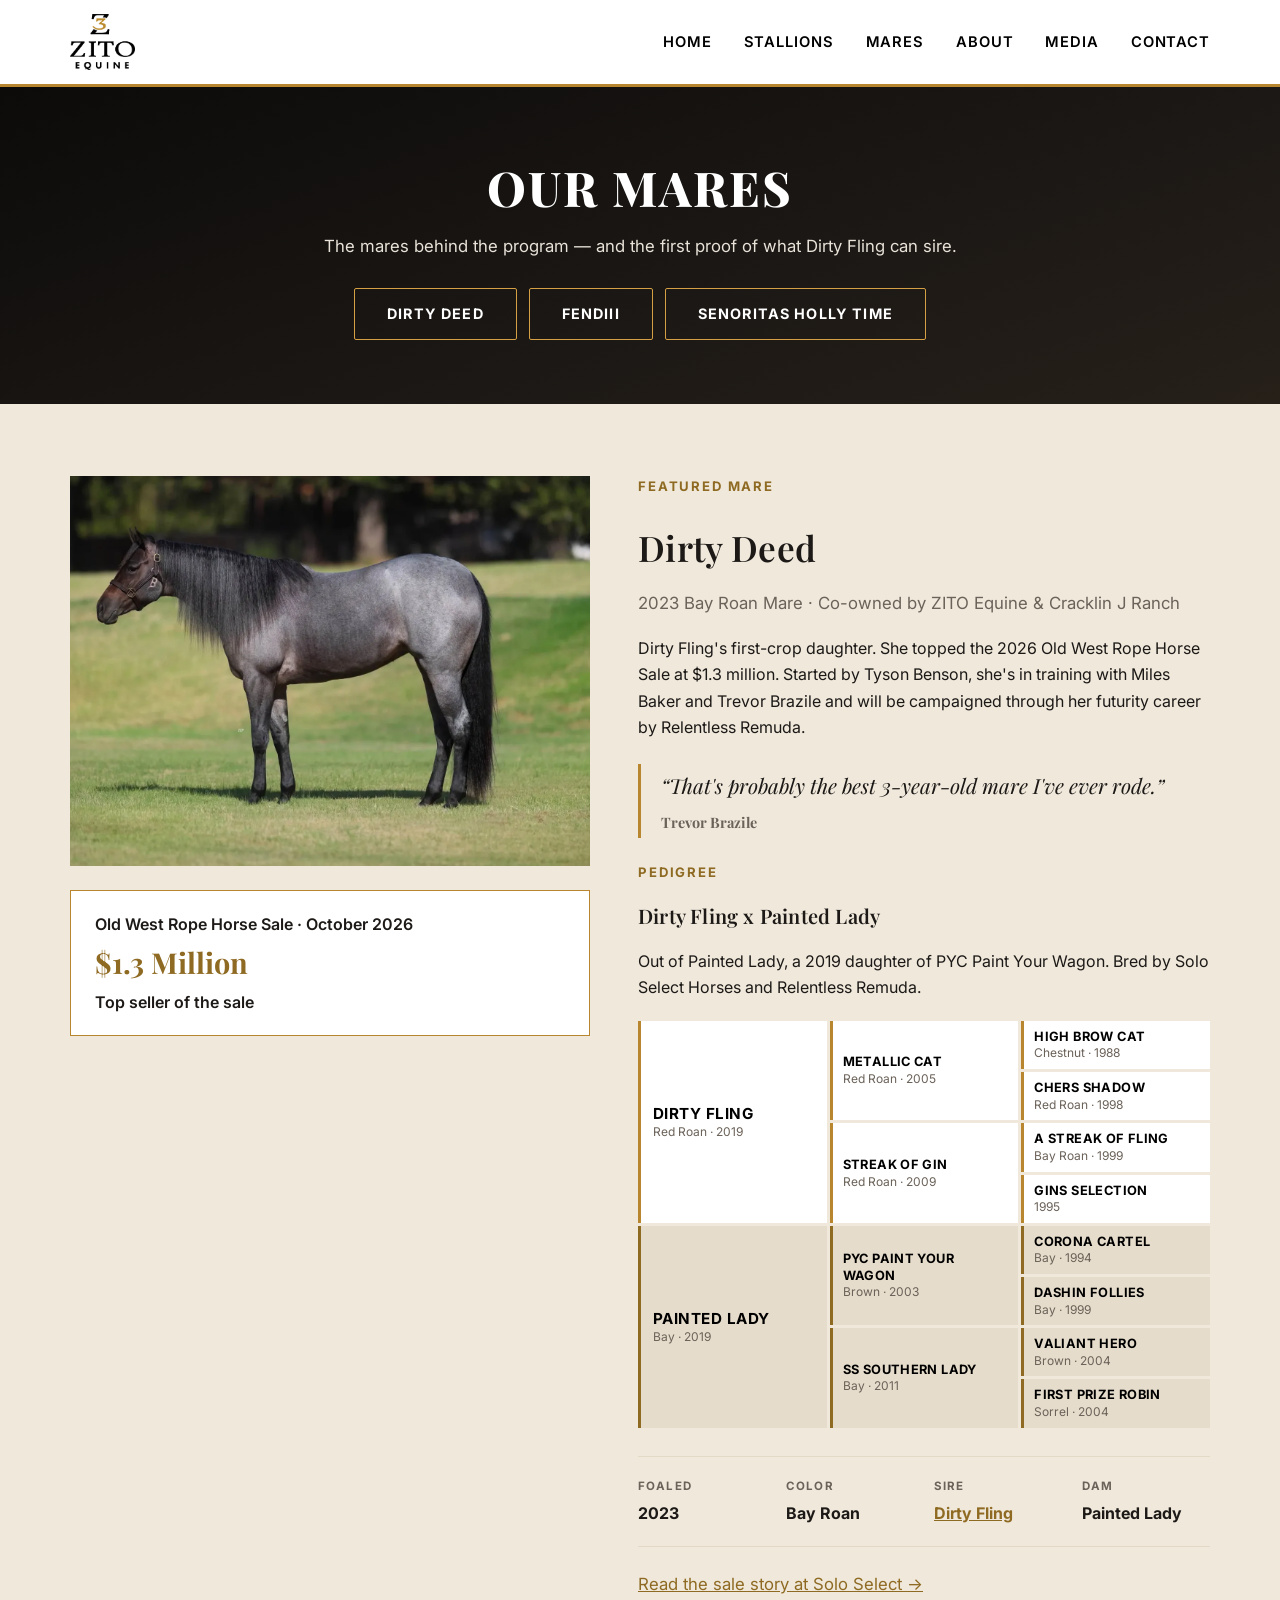
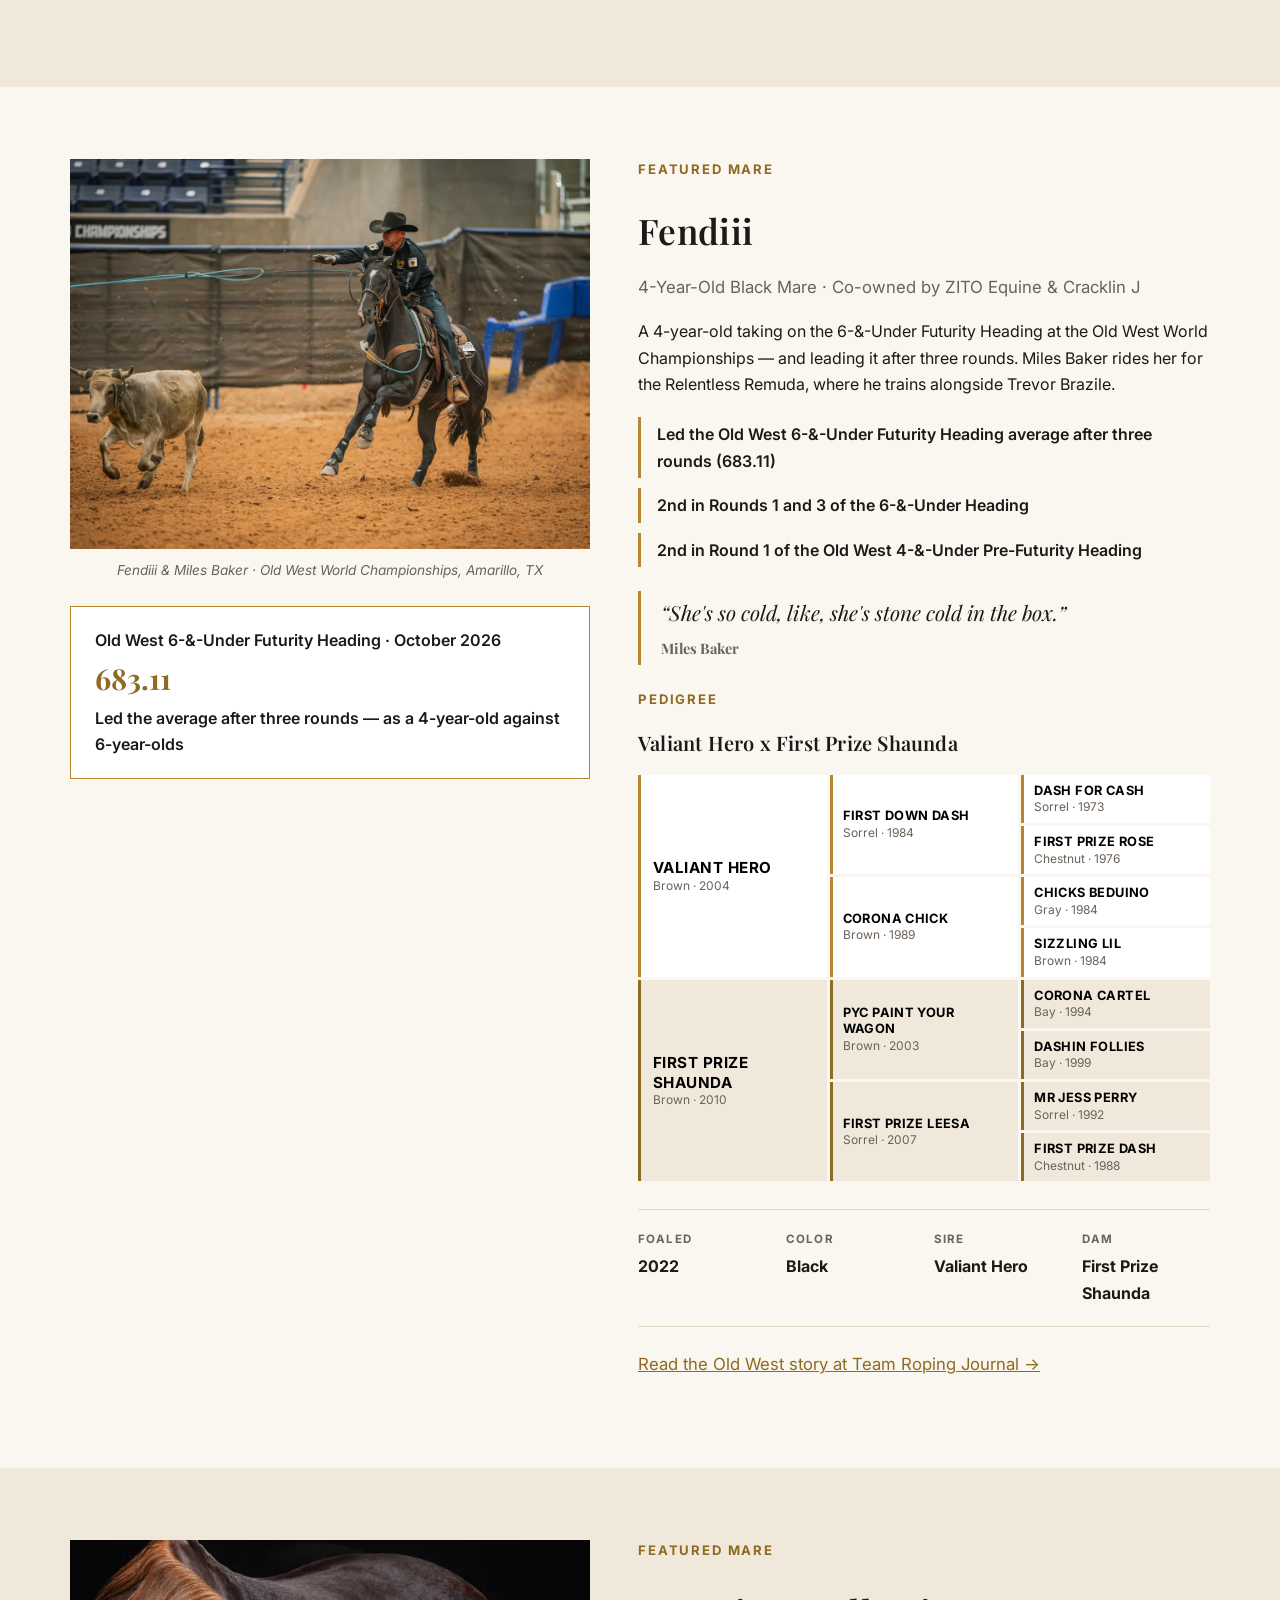
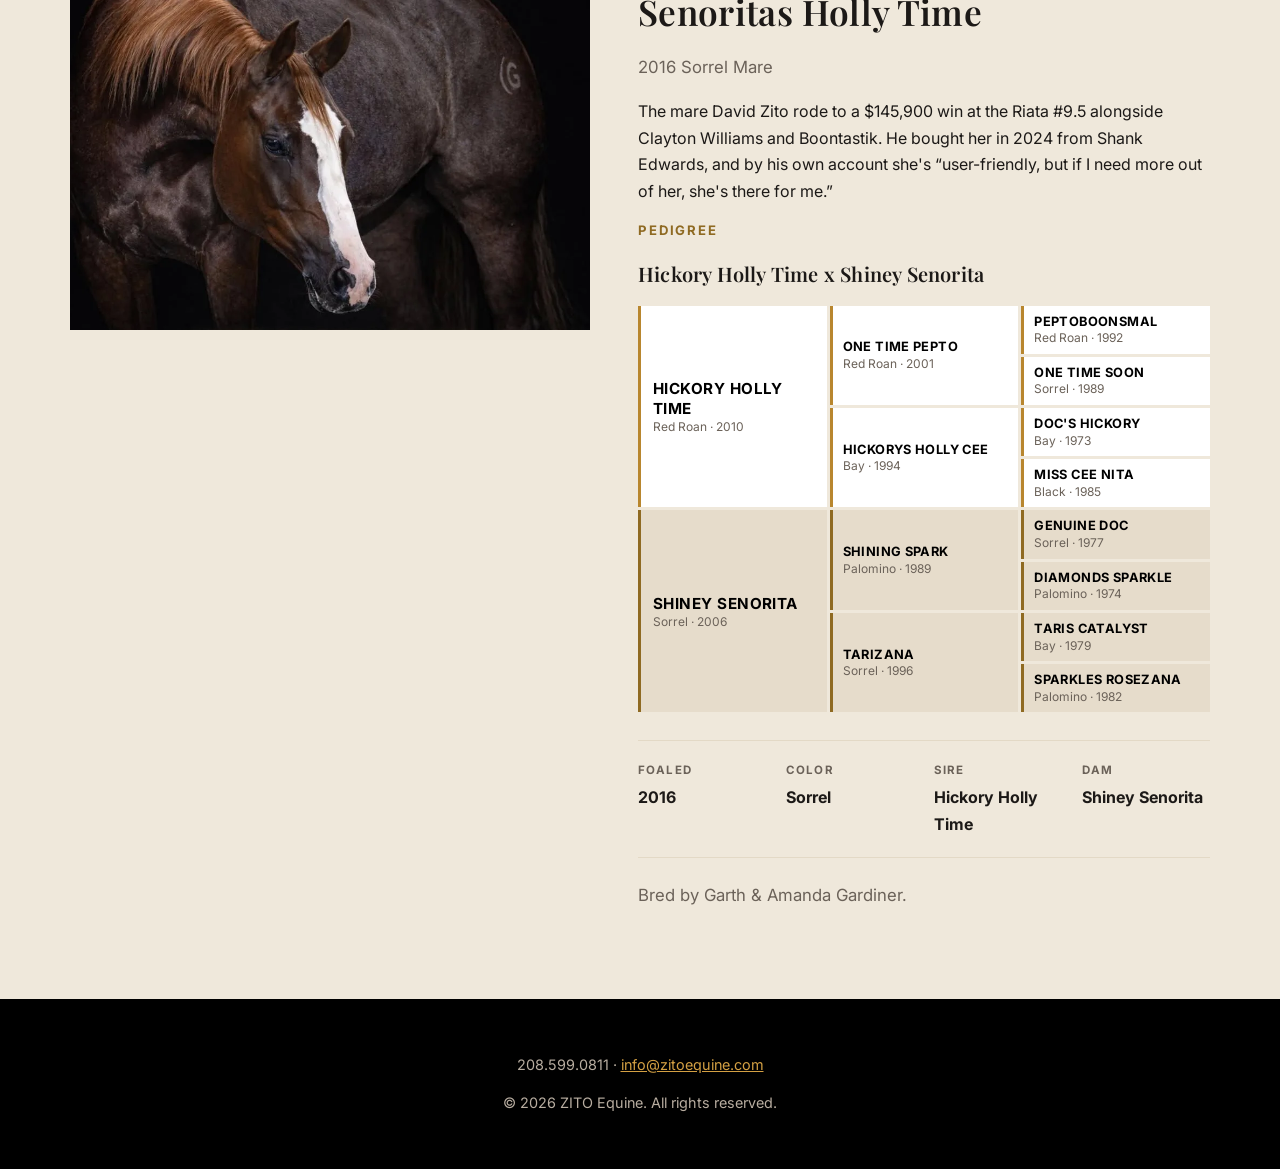
==== commit 2e39ce84: "Add Dirty Deed's full pedigree chart Co-Authored-By: Claude Opus 5.5 <noreply@anthropic.com>" ====
--- a/mares/index.html
+++ b/mares/index.html
@@ -62,6 +62,22 @@
           <span class="section-label">Pedigree</span>
           <h3>Dirty Fling x Painted Lady</h3>
           <p>Out of Painted Lady, a 2019 daughter of PYC Paint Your Wagon. Bred by Solo Select Horses and Relentless Remuda.</p>
+          <div class="pedigree" aria-label="Dirty Deed three-generation pedigree">
+            <div class="ped ped-sire p-1"><strong>Dirty Fling</strong><span>Red Roan &middot; 2019</span></div>
+            <div class="ped ped-sire g-1"><strong>Metallic Cat</strong><span>Red Roan &middot; 2005</span></div>
+            <div class="ped ped-sire gg-1"><strong>High Brow Cat</strong><span>Chestnut &middot; 1988</span></div>
+            <div class="ped ped-sire gg-2"><strong>Chers Shadow</strong><span>Red Roan &middot; 1998</span></div>
+            <div class="ped ped-sire g-2"><strong>Streak Of Gin</strong><span>Red Roan &middot; 2009</span></div>
+            <div class="ped ped-sire gg-3"><strong>A Streak Of Fling</strong><span>Bay Roan &middot; 1999</span></div>
+            <div class="ped ped-sire gg-4"><strong>Gins Selection</strong><span>1995</span></div>
+            <div class="ped ped-dam p-2"><strong>Painted Lady</strong><span>Bay &middot; 2019</span></div>
+            <div class="ped ped-dam g-3"><strong>PYC Paint Your Wagon</strong><span>Brown &middot; 2003</span></div>
+            <div class="ped ped-dam gg-5"><strong>Corona Cartel</strong><span>Bay &middot; 1994</span></div>
+            <div class="ped ped-dam gg-6"><strong>Dashin Follies</strong><span>Bay &middot; 1999</span></div>
+            <div class="ped ped-dam g-4"><strong>SS Southern Lady</strong><span>Bay &middot; 2011</span></div>
+            <div class="ped ped-dam gg-7"><strong>Valiant Hero</strong><span>Brown &middot; 2004</span></div>
+            <div class="ped ped-dam gg-8"><strong>First Prize Robin</strong><span>Sorrel &middot; 2004</span></div>
+          </div>
           <dl class="key-facts">
             <div><dt>Foaled</dt><dd>2023</dd></div>
             <div><dt>Color</dt><dd>Bay Roan</dd></div>
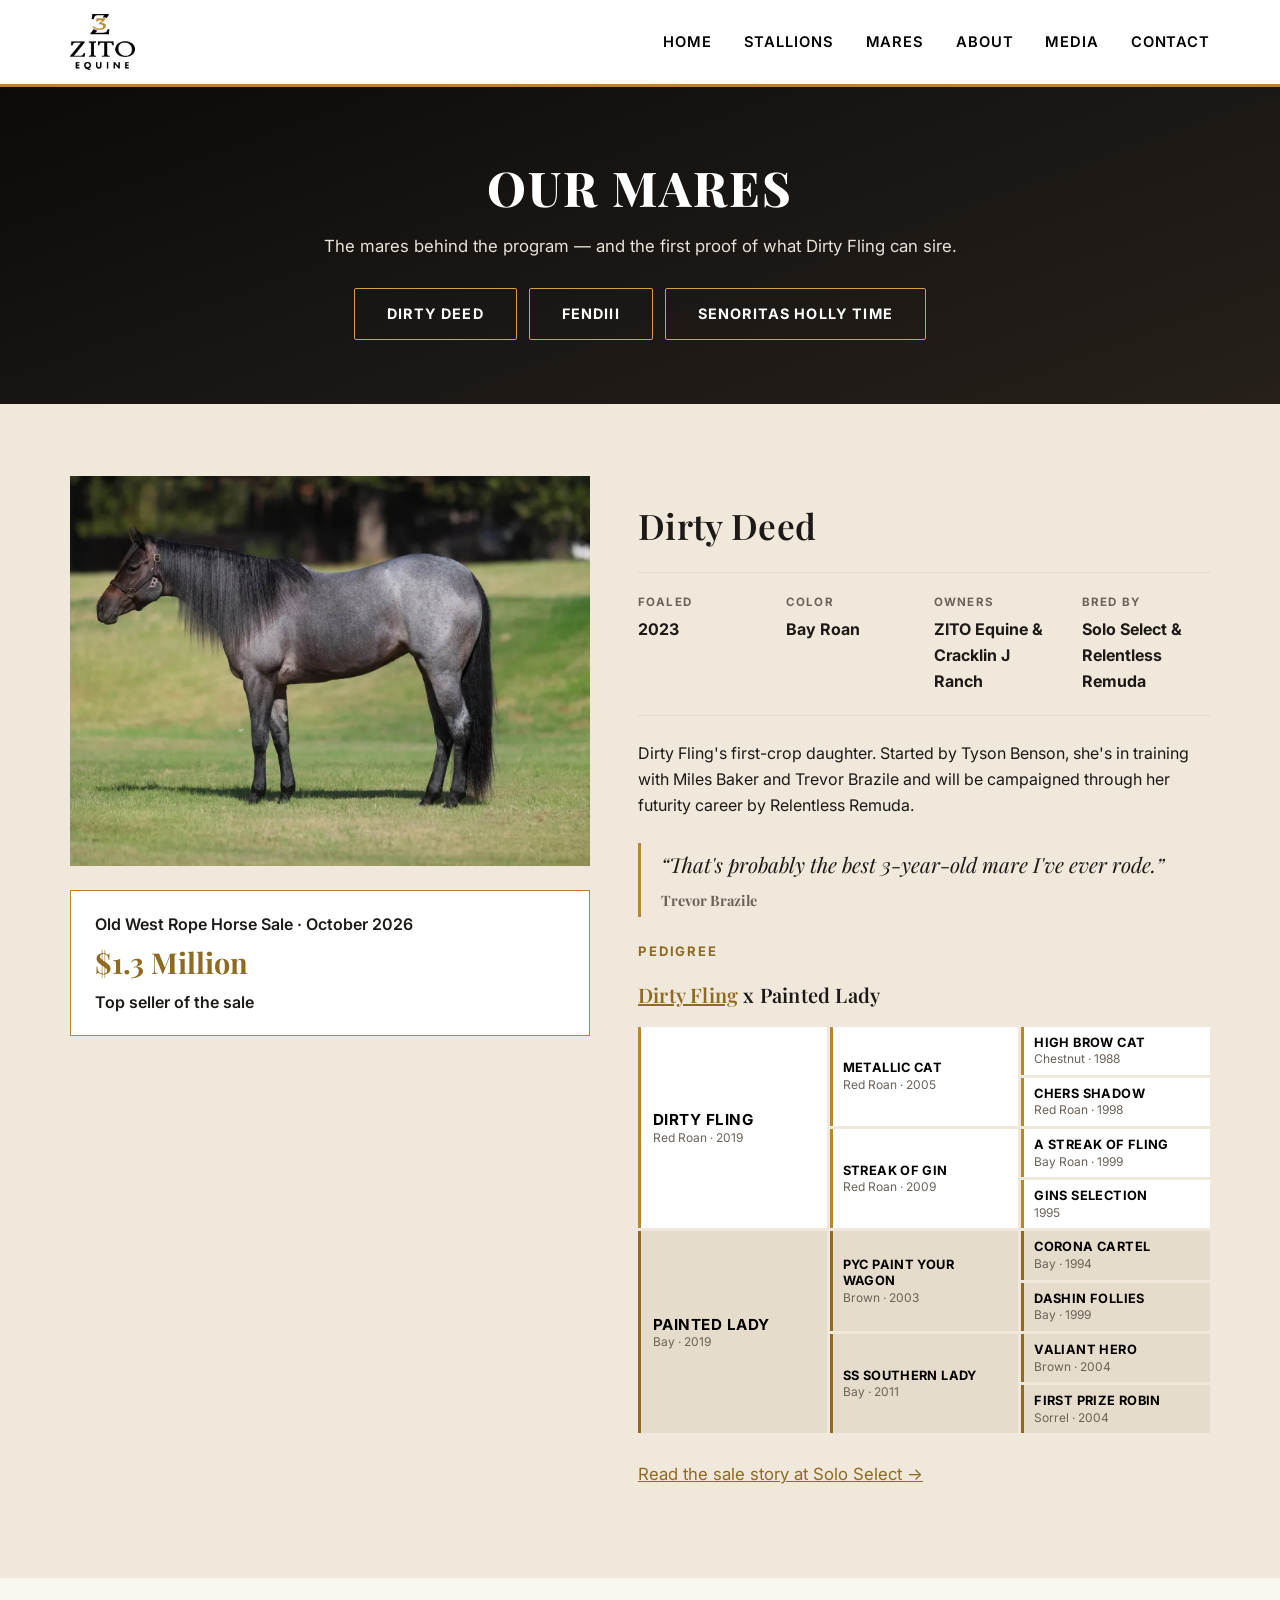
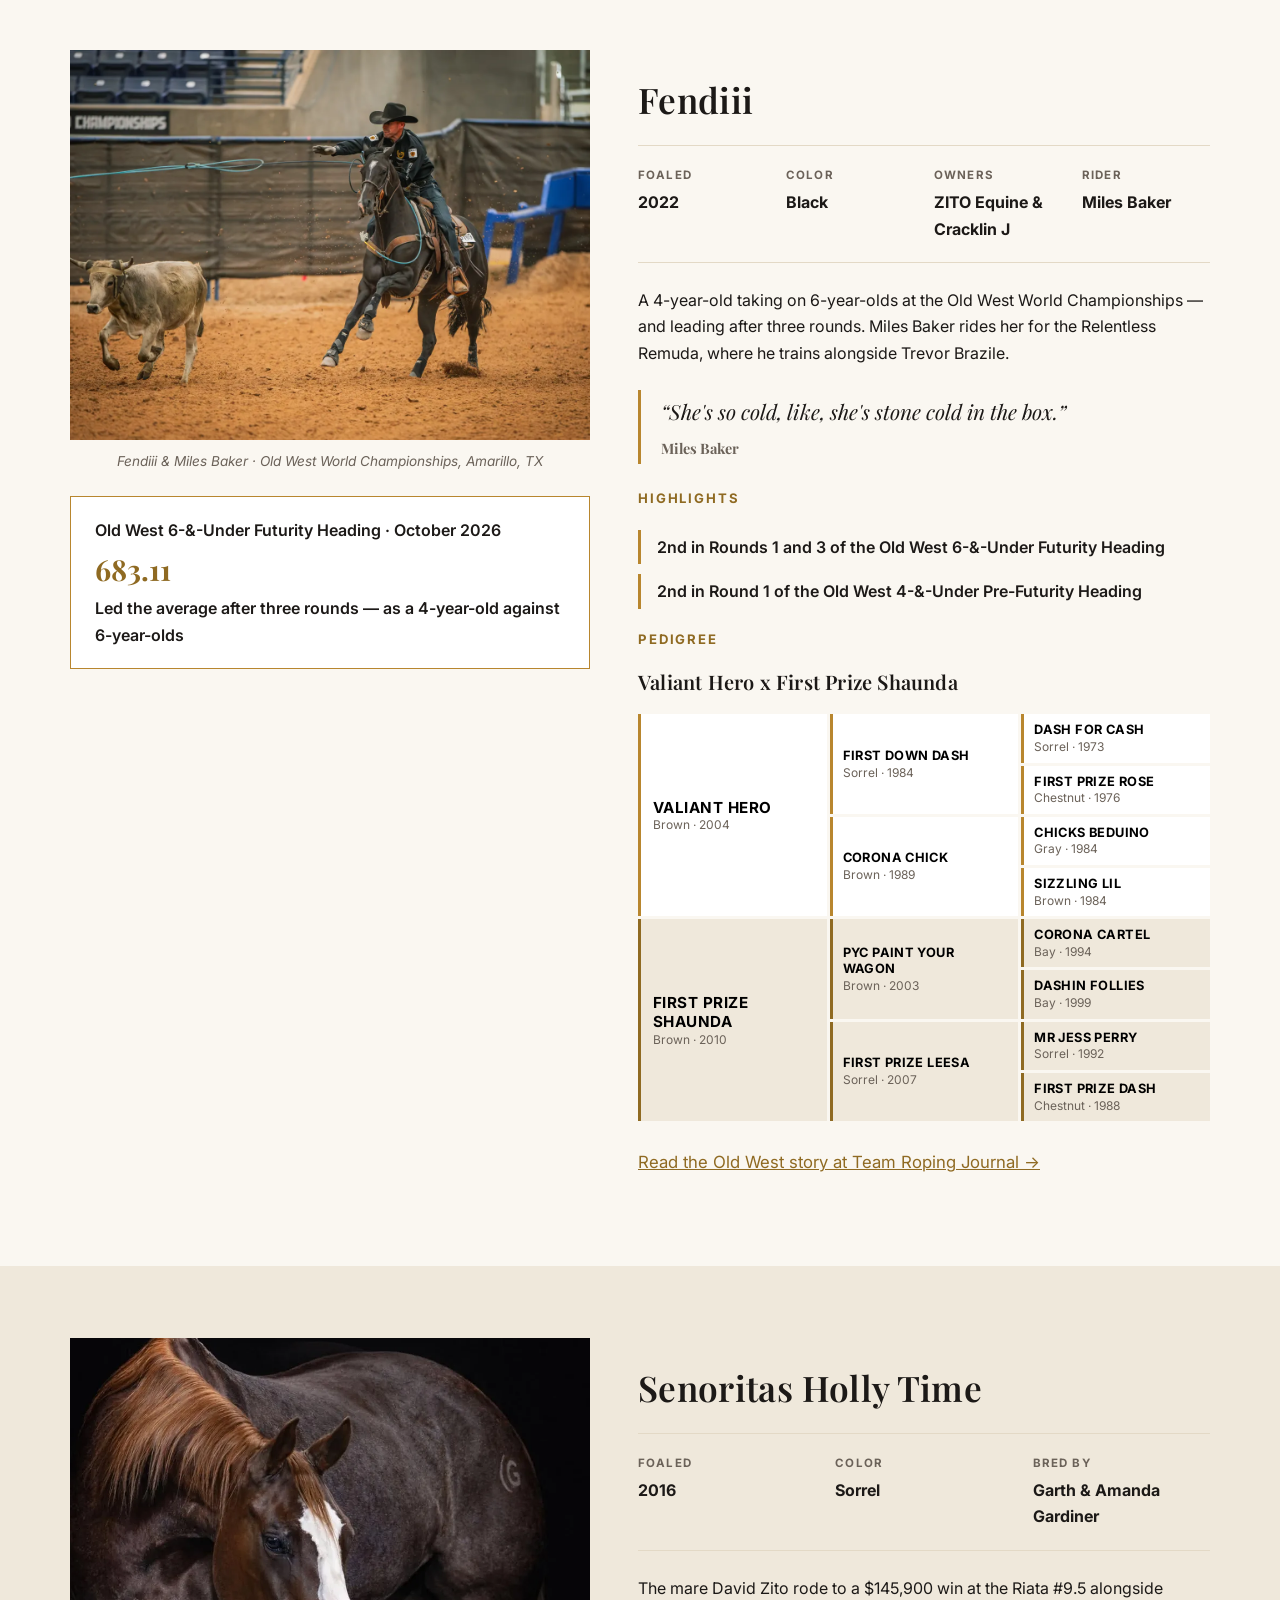
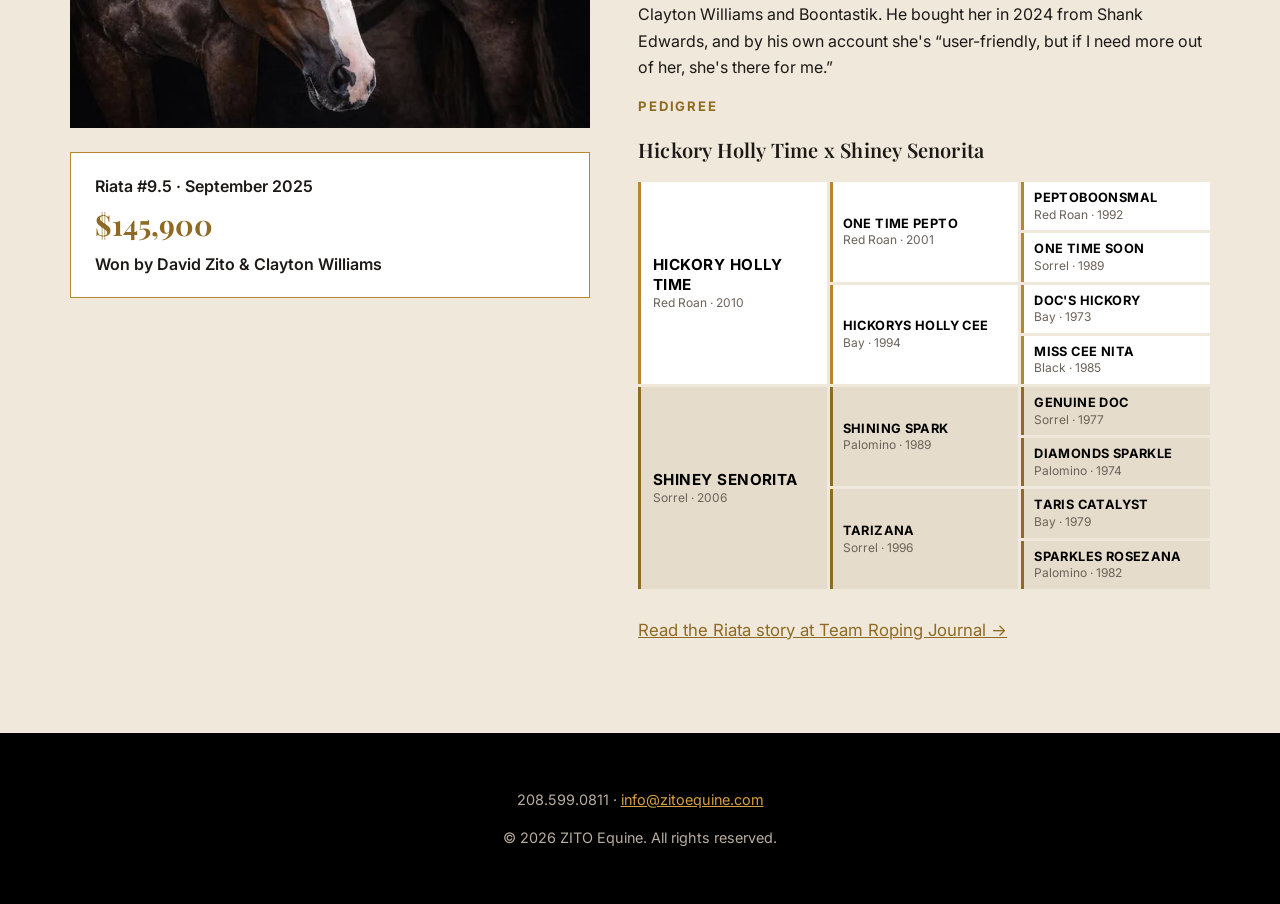
==== commit 9cf42bc8: "Streamline horse pages: one consistent layout for both stallions and all three mares Co-Authored-By:" ====
--- a/mares/index.html
+++ b/mares/index.html
@@ -37,7 +37,7 @@
     <section class="section section-alt" id="dirty-deed">
       <div class="wrap split">
         <div>
-          <div class="card-img photo-fill"><img src="/images/mares/dirty-deed.webp" alt="Dirty Deed, 2023 bay roan mare by Dirty Fling"></div>
+          <div class="card-img photo-fill"><img src="/images/mares/dirty-deed.webp" alt="Dirty Deed, 2023 bay roan mare by Dirty Fling" loading="lazy"></div>
           <div class="stat-box">
             <span class="stat-line">Old West Rope Horse Sale &middot; October 2026</span>
             <span class="stat-big">$1.3 Million</span>
@@ -45,23 +45,21 @@
           </div>
         </div>
         <div>
-          <span class="section-label">Featured Mare</span>
           <h2>Dirty Deed</h2>
-          <p class="meta">2023 Bay Roan Mare &middot; Co-owned by ZITO Equine &amp; Cracklin J Ranch</p>
-          <p>
-            Dirty Fling's first-crop daughter. She topped the 2026 Old West Rope Horse
-            Sale at $1.3 million. Started by Tyson Benson, she's in training with Miles
-            Baker and Trevor Brazile and will be campaigned through her futurity career
-            by Relentless Remuda.
-          </p>
+          <dl class="key-facts">
+            <div><dt>Foaled</dt><dd>2023</dd></div>
+            <div><dt>Color</dt><dd>Bay Roan</dd></div>
+            <div><dt>Owners</dt><dd>ZITO Equine &amp; Cracklin J Ranch</dd></div>
+            <div><dt>Bred by</dt><dd>Solo Select &amp; Relentless Remuda</dd></div>
+          </dl>
+          <p>Dirty Fling's first-crop daughter. Started by Tyson Benson, she's in training with Miles Baker and Trevor Brazile and will be campaigned through her futurity career by Relentless Remuda.</p>
           <blockquote class="pull-quote">
             &ldquo;That's probably the best 3-year-old mare I've ever rode.&rdquo;
             <cite>Trevor Brazile</cite>
           </blockquote>
 
           <span class="section-label">Pedigree</span>
-          <h3>Dirty Fling x Painted Lady</h3>
-          <p>Out of Painted Lady, a 2019 daughter of PYC Paint Your Wagon. Bred by Solo Select Horses and Relentless Remuda.</p>
+          <h3><a href="/stallions/dirty-fling.html">Dirty Fling</a> x Painted Lady</h3>
           <div class="pedigree" aria-label="Dirty Deed three-generation pedigree">
             <div class="ped ped-sire p-1"><strong>Dirty Fling</strong><span>Red Roan &middot; 2019</span></div>
             <div class="ped ped-sire g-1"><strong>Metallic Cat</strong><span>Red Roan &middot; 2005</span></div>
@@ -78,12 +76,6 @@
             <div class="ped ped-dam gg-7"><strong>Valiant Hero</strong><span>Brown &middot; 2004</span></div>
             <div class="ped ped-dam gg-8"><strong>First Prize Robin</strong><span>Sorrel &middot; 2004</span></div>
           </div>
-          <dl class="key-facts">
-            <div><dt>Foaled</dt><dd>2023</dd></div>
-            <div><dt>Color</dt><dd>Bay Roan</dd></div>
-            <div><dt>Sire</dt><dd><a href="/stallions/dirty-fling.html">Dirty Fling</a></dd></div>
-            <div><dt>Dam</dt><dd>Painted Lady</dd></div>
-          </dl>
           <p class="meta"><a href="https://www.soloselecthorses.com/news/solo-select-bred-dirty-deed-tops-old-west-sale-at-13-million" target="_blank" rel="noopener">Read the sale story at Solo Select &rarr;</a></p>
         </div>
       </div>
@@ -100,23 +92,24 @@
           </div>
         </div>
         <div>
-          <span class="section-label">Featured Mare</span>
           <h2>Fendiii</h2>
-          <p class="meta">4-Year-Old Black Mare &middot; Co-owned by ZITO Equine &amp; Cracklin J</p>
-          <p>
-            A 4-year-old taking on the 6-&amp;-Under Futurity Heading at the Old West
-            World Championships &mdash; and leading it after three rounds. Miles Baker
-            rides her for the Relentless Remuda, where he trains alongside Trevor Brazile.
-          </p>
-          <ul class="achv-list">
-            <li>Led the Old West 6-&amp;-Under Futurity Heading average after three rounds (683.11)</li>
-            <li>2nd in Rounds 1 and 3 of the 6-&amp;-Under Heading</li>
-            <li>2nd in Round 1 of the Old West 4-&amp;-Under Pre-Futurity Heading</li>
-          </ul>
+          <dl class="key-facts">
+            <div><dt>Foaled</dt><dd>2022</dd></div>
+            <div><dt>Color</dt><dd>Black</dd></div>
+            <div><dt>Owners</dt><dd>ZITO Equine &amp; Cracklin J</dd></div>
+            <div><dt>Rider</dt><dd>Miles Baker</dd></div>
+          </dl>
+          <p>A 4-year-old taking on 6-year-olds at the Old West World Championships &mdash; and leading after three rounds. Miles Baker rides her for the Relentless Remuda, where he trains alongside Trevor Brazile.</p>
           <blockquote class="pull-quote">
             &ldquo;She's so cold, like, she's stone cold in the box.&rdquo;
             <cite>Miles Baker</cite>
           </blockquote>
+
+          <span class="section-label">Highlights</span>
+          <ul class="achv-list">
+            <li>2nd in Rounds 1 and 3 of the Old West 6-&amp;-Under Futurity Heading</li>
+            <li>2nd in Round 1 of the Old West 4-&amp;-Under Pre-Futurity Heading</li>
+          </ul>
 
           <span class="section-label">Pedigree</span>
           <h3>Valiant Hero x First Prize Shaunda</h3>
@@ -136,12 +129,6 @@
             <div class="ped ped-dam gg-7"><strong>Mr Jess Perry</strong><span>Sorrel &middot; 1992</span></div>
             <div class="ped ped-dam gg-8"><strong>First Prize Dash</strong><span>Chestnut &middot; 1988</span></div>
           </div>
-          <dl class="key-facts">
-            <div><dt>Foaled</dt><dd>2022</dd></div>
-            <div><dt>Color</dt><dd>Black</dd></div>
-            <div><dt>Sire</dt><dd>Valiant Hero</dd></div>
-            <div><dt>Dam</dt><dd>First Prize Shaunda</dd></div>
-          </dl>
           <p class="meta"><a href="https://teamropingjournal.com/news/fendiii-miles-baker-old-west-futurity-heading/" target="_blank" rel="noopener">Read the Old West story at Team Roping Journal &rarr;</a></p>
         </div>
       </div>
@@ -150,17 +137,20 @@
       <div class="wrap split">
         <div>
           <div class="card-img photo-fill"><img src="/images/mares/senoritas-holly-time.webp" alt="Senoritas Holly Time" loading="lazy"></div>
+          <div class="stat-box">
+            <span class="stat-line">Riata #9.5 &middot; September 2025</span>
+            <span class="stat-big">$145,900</span>
+            <span class="stat-line">Won by David Zito &amp; Clayton Williams</span>
+          </div>
         </div>
         <div>
-          <span class="section-label">Featured Mare</span>
           <h2>Senoritas Holly Time</h2>
-          <p class="meta">2016 Sorrel Mare</p>
-          <p>
-            The mare David Zito rode to a $145,900 win at
-            the Riata #9.5 alongside Clayton Williams and Boontastik. He bought
-            her in 2024 from Shank Edwards, and by his own account she's
-            &ldquo;user-friendly, but if I need more out of her, she's there for me.&rdquo;
-          </p>
+          <dl class="key-facts">
+            <div><dt>Foaled</dt><dd>2016</dd></div>
+            <div><dt>Color</dt><dd>Sorrel</dd></div>
+            <div><dt>Bred by</dt><dd>Garth &amp; Amanda Gardiner</dd></div>
+          </dl>
+          <p>The mare David Zito rode to a $145,900 win at the Riata #9.5 alongside Clayton Williams and Boontastik. He bought her in 2024 from Shank Edwards, and by his own account she's &ldquo;user-friendly, but if I need more out of her, she's there for me.&rdquo;</p>
 
           <span class="section-label">Pedigree</span>
           <h3>Hickory Holly Time x Shiney Senorita</h3>
@@ -180,13 +170,7 @@
             <div class="ped ped-dam gg-7"><strong>Taris Catalyst</strong><span>Bay &middot; 1979</span></div>
             <div class="ped ped-dam gg-8"><strong>Sparkles Rosezana</strong><span>Palomino &middot; 1982</span></div>
           </div>
-          <dl class="key-facts">
-            <div><dt>Foaled</dt><dd>2016</dd></div>
-            <div><dt>Color</dt><dd>Sorrel</dd></div>
-            <div><dt>Sire</dt><dd>Hickory Holly Time</dd></div>
-            <div><dt>Dam</dt><dd>Shiney Senorita</dd></div>
-          </dl>
-          <p class="meta">Bred by Garth &amp; Amanda Gardiner.</p>
+          <p class="meta"><a href="https://teamropingjournal.com/news/david-zito-clayton-williams-bank-145k-riata-9-5-on-senoritas-holly-time-and-boontastik/" target="_blank" rel="noopener">Read the Riata story at Team Roping Journal &rarr;</a></p>
         </div>
       </div>
     </section>
--- a/css/style.css
+++ b/css/style.css
@@ -426,6 +426,7 @@
   margin: 24px 0;
 }
 .stat-box .stat-line { display: block; font-weight: 600; }
+.stat-box .stat-note { display: block; margin-top: 12px; padding-top: 12px; border-top: 1px solid #e3d9c6; font-size: .85rem; color: var(--color-muted); }
 .stat-box .stat-big {
   display: block;
   font-family: var(--font-heading);
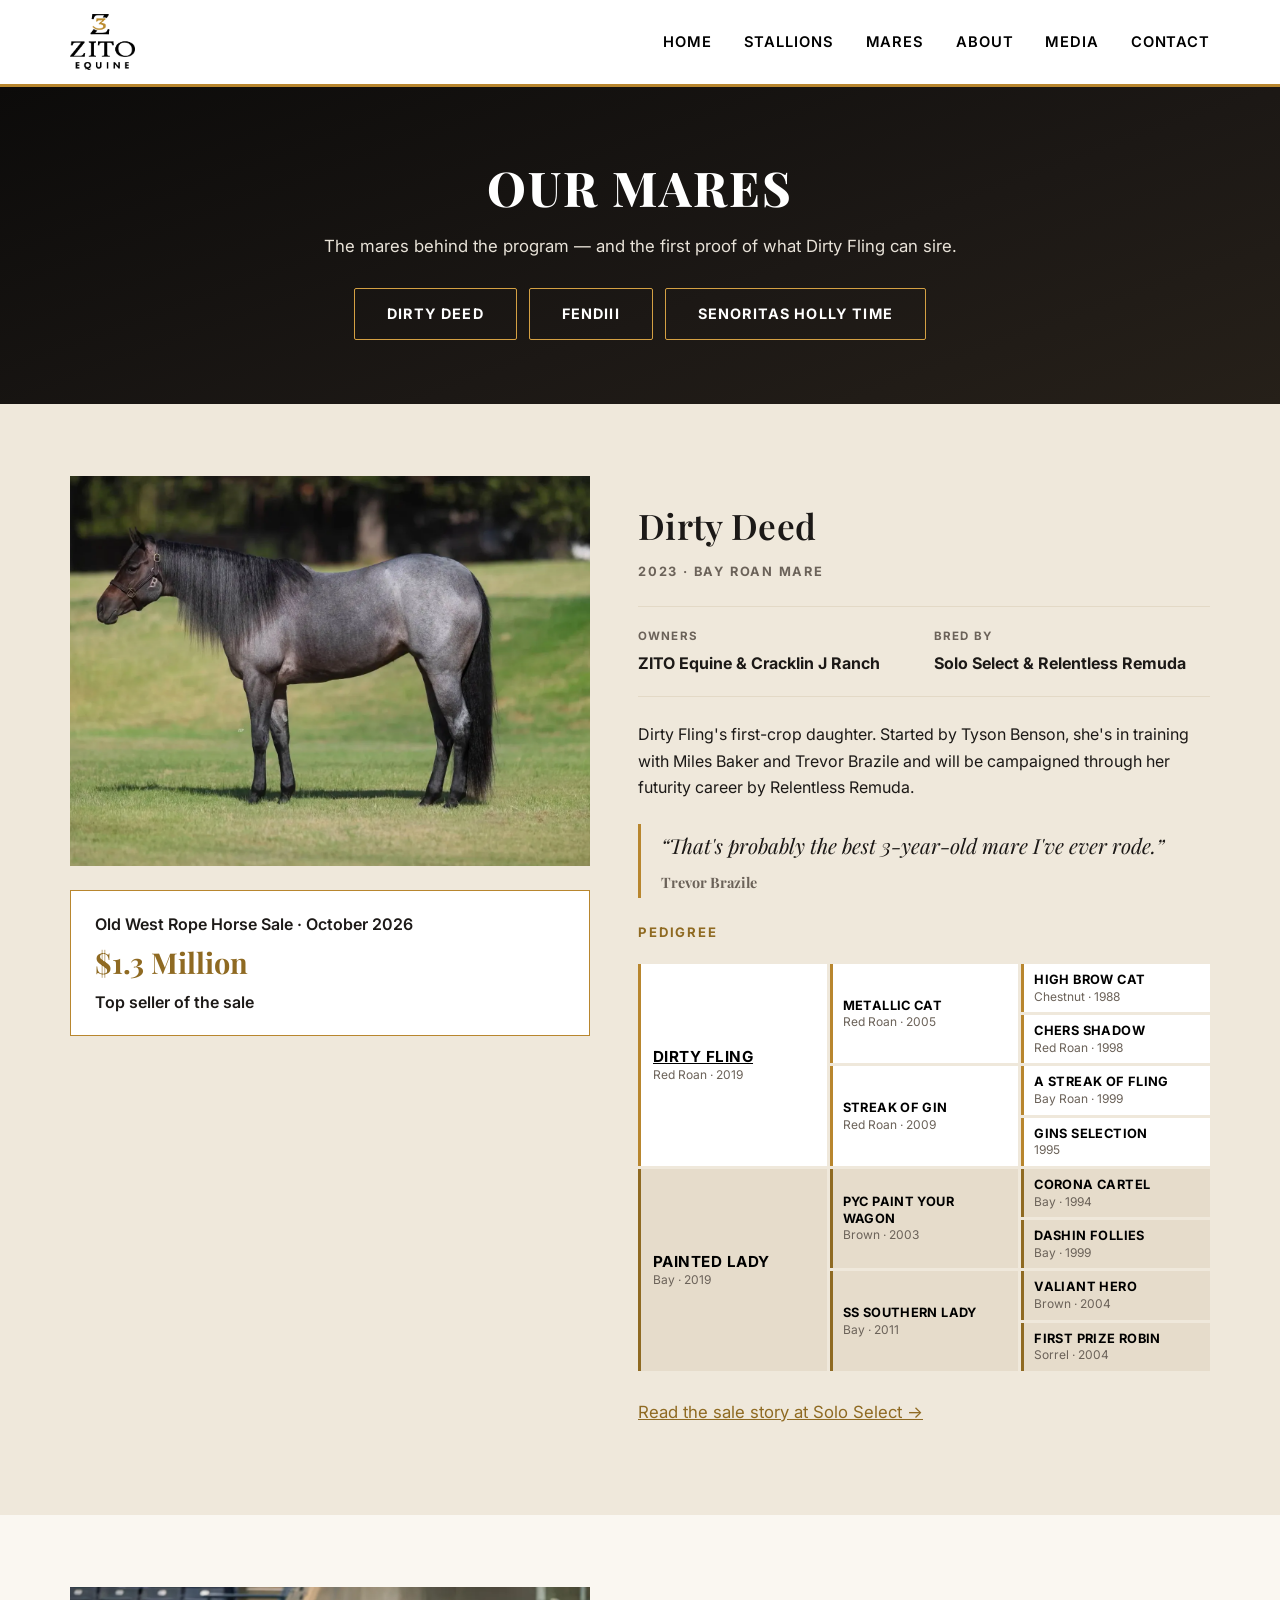
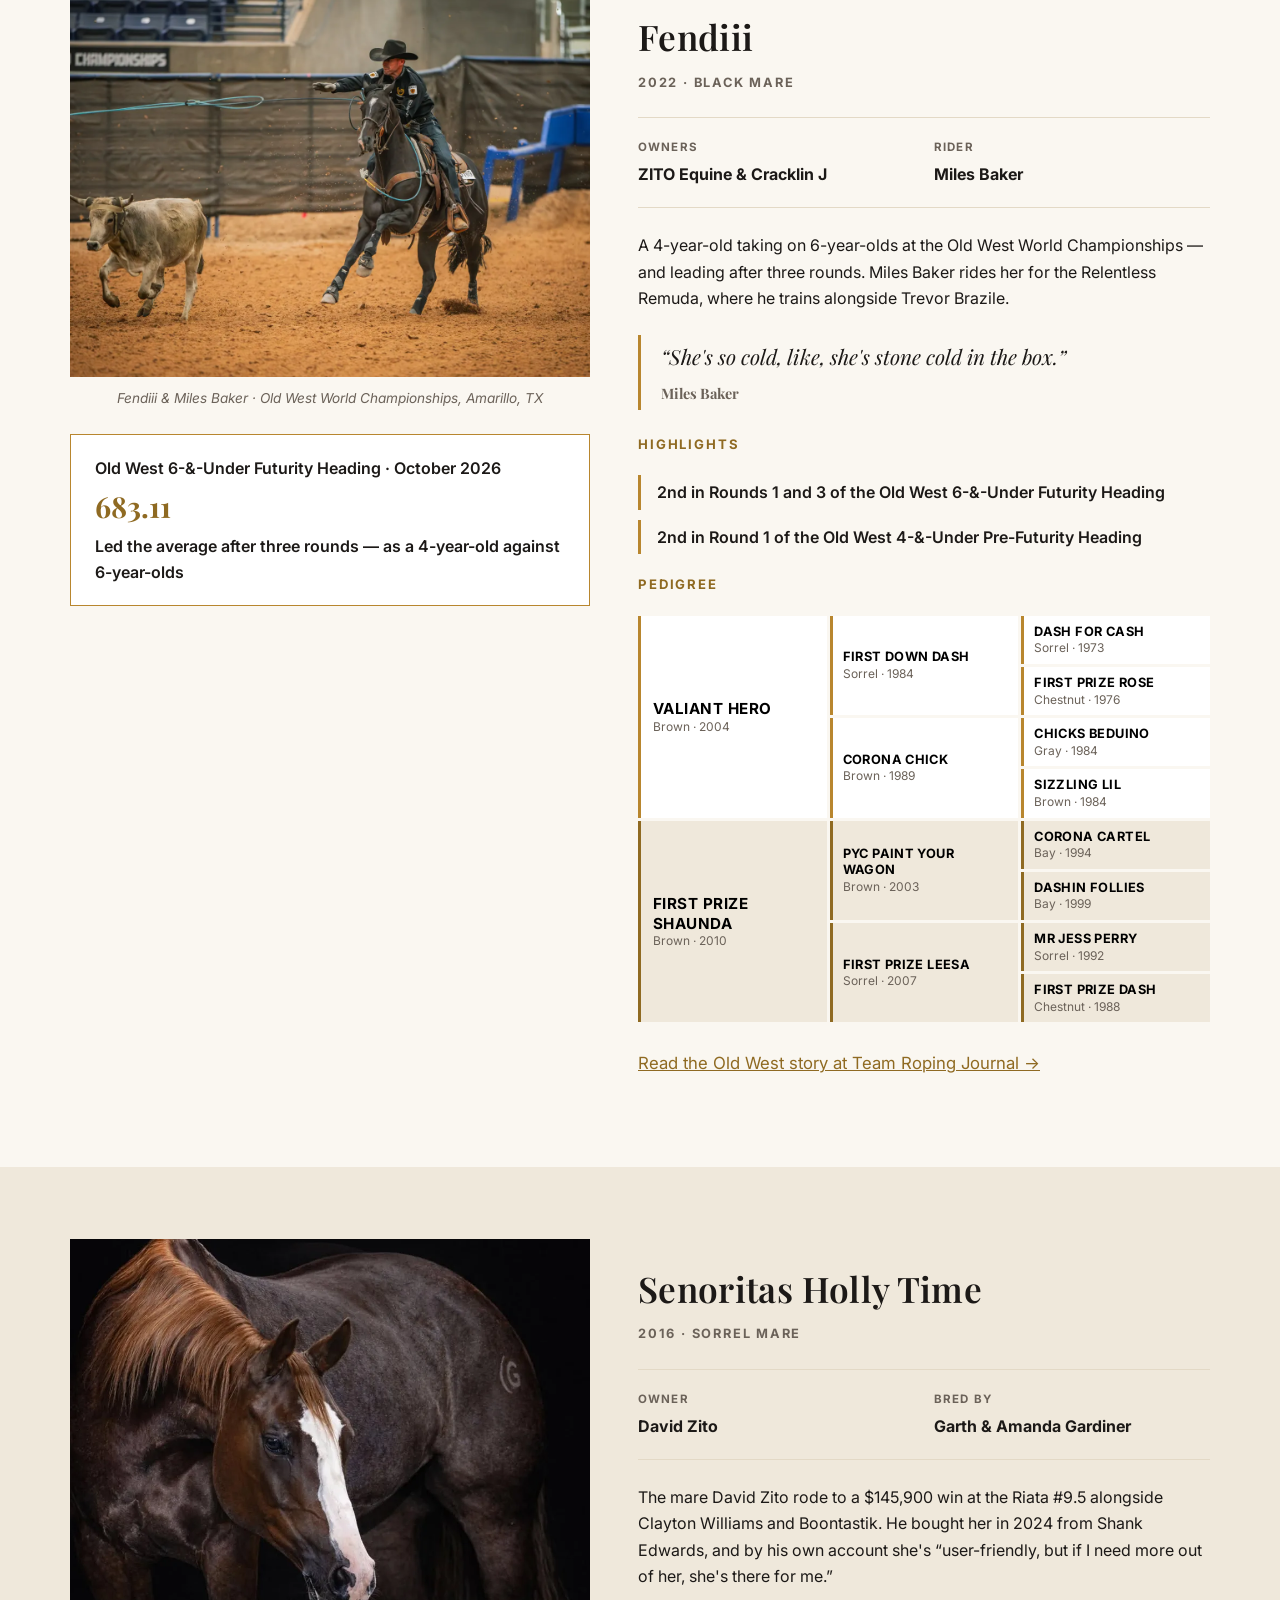
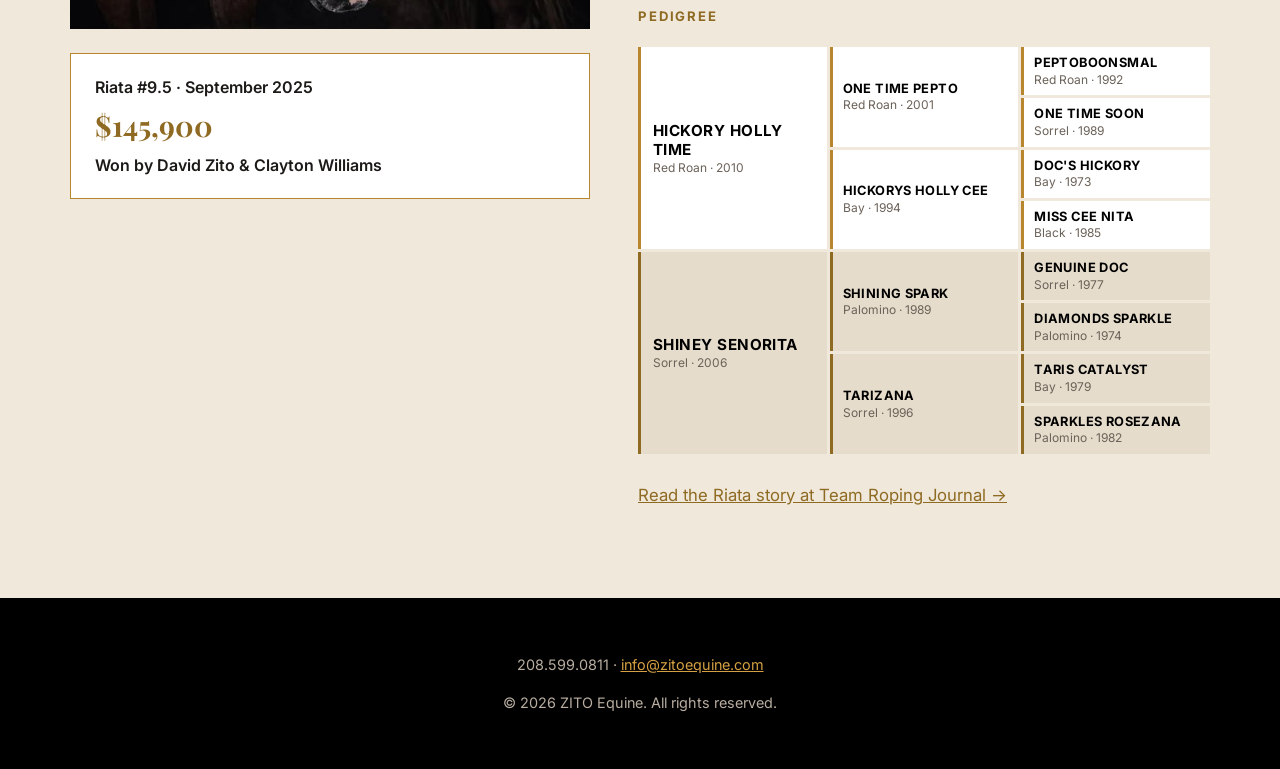
==== commit 1398b877: "Foaled year and color as small text under names; drop repeated sire x dam above charts Co-Authored-B" ====
--- a/mares/index.html
+++ b/mares/index.html
@@ -46,9 +46,8 @@
         </div>
         <div>
           <h2>Dirty Deed</h2>
+          <span class="horse-sub">2023 &middot; Bay Roan Mare</span>
           <dl class="key-facts">
-            <div><dt>Foaled</dt><dd>2023</dd></div>
-            <div><dt>Color</dt><dd>Bay Roan</dd></div>
             <div><dt>Owners</dt><dd>ZITO Equine &amp; Cracklin J Ranch</dd></div>
             <div><dt>Bred by</dt><dd>Solo Select &amp; Relentless Remuda</dd></div>
           </dl>
@@ -59,9 +58,8 @@
           </blockquote>
 
           <span class="section-label">Pedigree</span>
-          <h3><a href="/stallions/dirty-fling.html">Dirty Fling</a> x Painted Lady</h3>
           <div class="pedigree" aria-label="Dirty Deed three-generation pedigree">
-            <div class="ped ped-sire p-1"><strong>Dirty Fling</strong><span>Red Roan &middot; 2019</span></div>
+            <div class="ped ped-sire p-1"><strong><a href="/stallions/dirty-fling.html">Dirty Fling</a></strong><span>Red Roan &middot; 2019</span></div>
             <div class="ped ped-sire g-1"><strong>Metallic Cat</strong><span>Red Roan &middot; 2005</span></div>
             <div class="ped ped-sire gg-1"><strong>High Brow Cat</strong><span>Chestnut &middot; 1988</span></div>
             <div class="ped ped-sire gg-2"><strong>Chers Shadow</strong><span>Red Roan &middot; 1998</span></div>
@@ -93,9 +91,8 @@
         </div>
         <div>
           <h2>Fendiii</h2>
+          <span class="horse-sub">2022 &middot; Black Mare</span>
           <dl class="key-facts">
-            <div><dt>Foaled</dt><dd>2022</dd></div>
-            <div><dt>Color</dt><dd>Black</dd></div>
             <div><dt>Owners</dt><dd>ZITO Equine &amp; Cracklin J</dd></div>
             <div><dt>Rider</dt><dd>Miles Baker</dd></div>
           </dl>
@@ -112,7 +109,6 @@
           </ul>
 
           <span class="section-label">Pedigree</span>
-          <h3>Valiant Hero x First Prize Shaunda</h3>
           <div class="pedigree" aria-label="Fendiii three-generation pedigree">
             <div class="ped ped-sire p-1"><strong>Valiant Hero</strong><span>Brown &middot; 2004</span></div>
             <div class="ped ped-sire g-1"><strong>First Down Dash</strong><span>Sorrel &middot; 1984</span></div>
@@ -145,15 +141,14 @@
         </div>
         <div>
           <h2>Senoritas Holly Time</h2>
+          <span class="horse-sub">2016 &middot; Sorrel Mare</span>
           <dl class="key-facts">
-            <div><dt>Foaled</dt><dd>2016</dd></div>
-            <div><dt>Color</dt><dd>Sorrel</dd></div>
+            <div><dt>Owner</dt><dd>David Zito</dd></div>
             <div><dt>Bred by</dt><dd>Garth &amp; Amanda Gardiner</dd></div>
           </dl>
           <p>The mare David Zito rode to a $145,900 win at the Riata #9.5 alongside Clayton Williams and Boontastik. He bought her in 2024 from Shank Edwards, and by his own account she's &ldquo;user-friendly, but if I need more out of her, she's there for me.&rdquo;</p>
 
           <span class="section-label">Pedigree</span>
-          <h3>Hickory Holly Time x Shiney Senorita</h3>
           <div class="pedigree" aria-label="Senoritas Holly Time three-generation pedigree">
             <div class="ped ped-sire p-1"><strong>Hickory Holly Time</strong><span>Red Roan &middot; 2010</span></div>
             <div class="ped ped-sire g-1"><strong>One Time Pepto</strong><span>Red Roan &middot; 2001</span></div>
--- a/css/style.css
+++ b/css/style.css
@@ -371,6 +371,18 @@
 }
 .btn-outline:hover { border-color: #fff; color: #fff; }
 .stallion-hero .btn { margin-top: 24px; }
+.horse-sub {
+  display: block;
+  margin: 4px 0 18px;
+  font-size: .8rem;
+  font-weight: 700;
+  letter-spacing: .14em;
+  text-transform: uppercase;
+  color: var(--color-muted);
+}
+.stallion-hero .horse-sub { color: var(--color-gold-light); margin: 8px 0 0; }
+h2 + .horse-sub { margin-top: -8px; }
+.ped strong a { color: inherit; }
 .registered-name {
   margin: 18px 0 0;
   color: #fff;
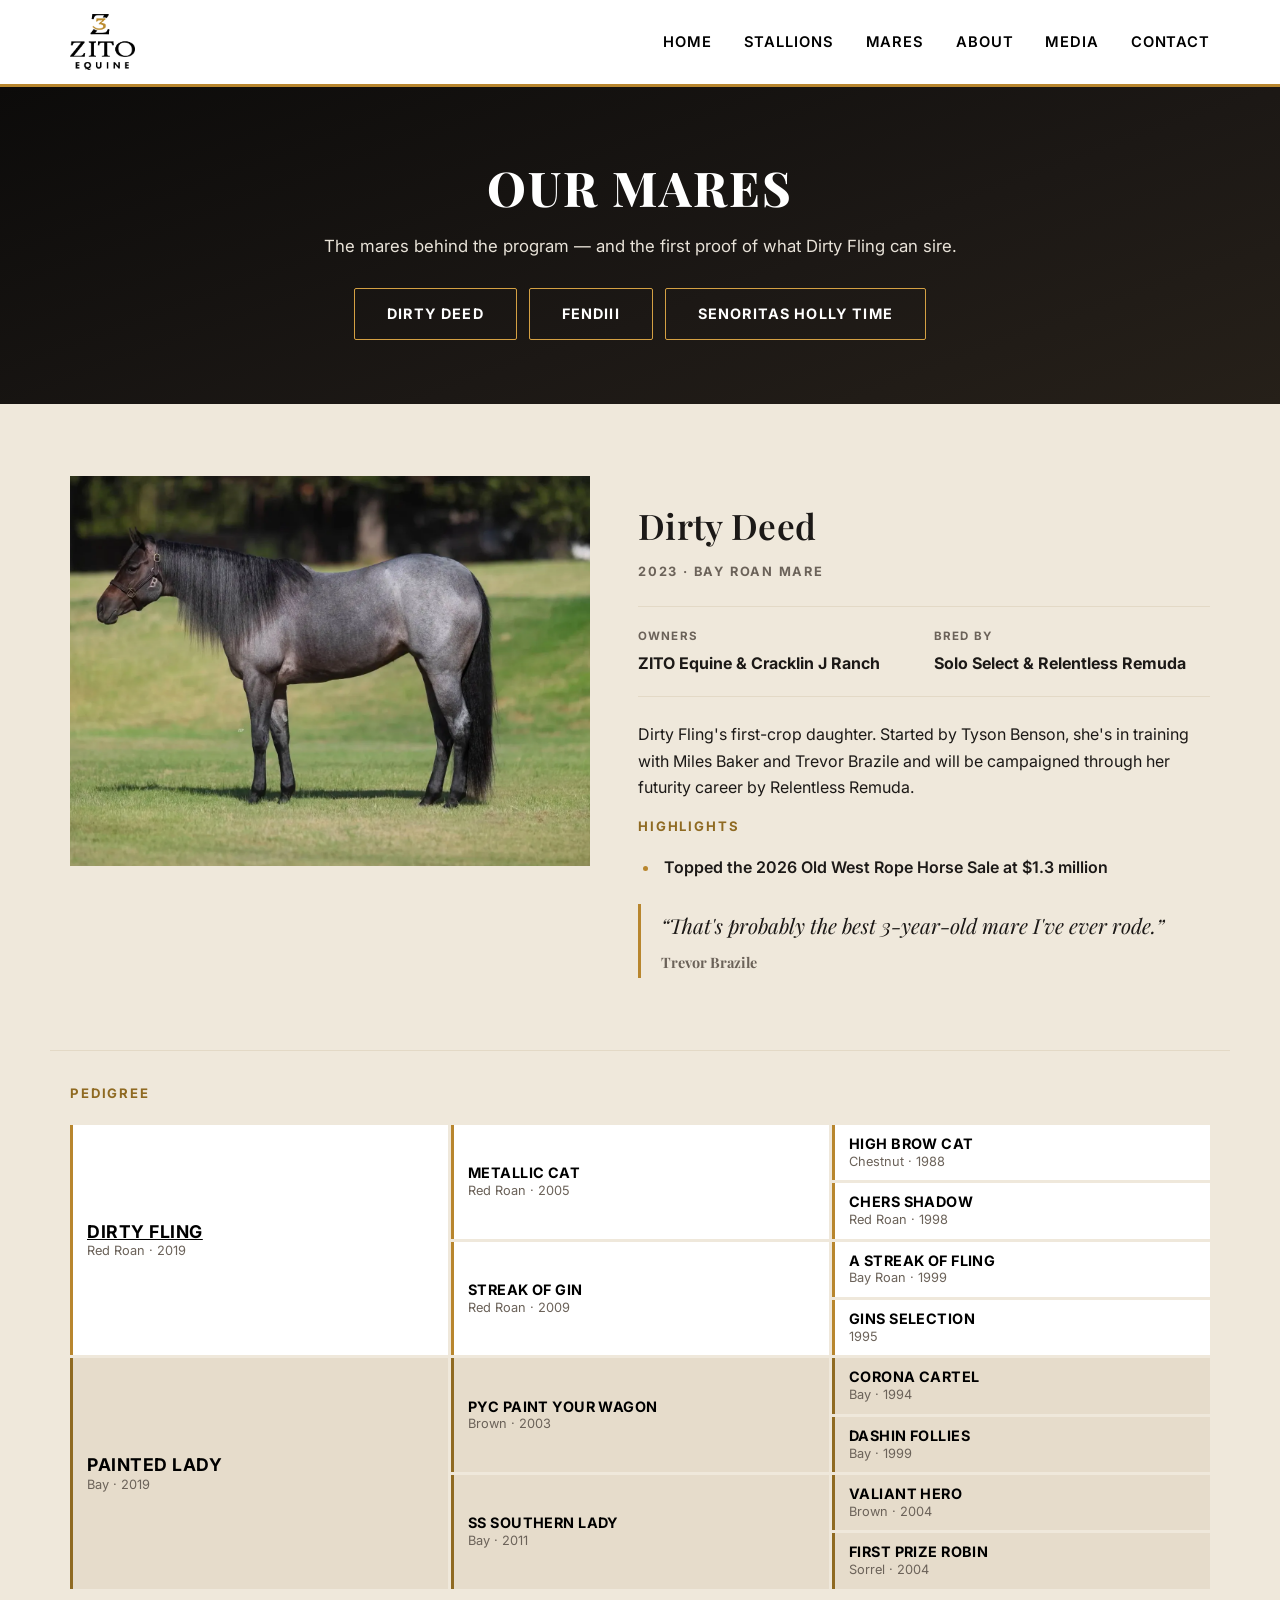
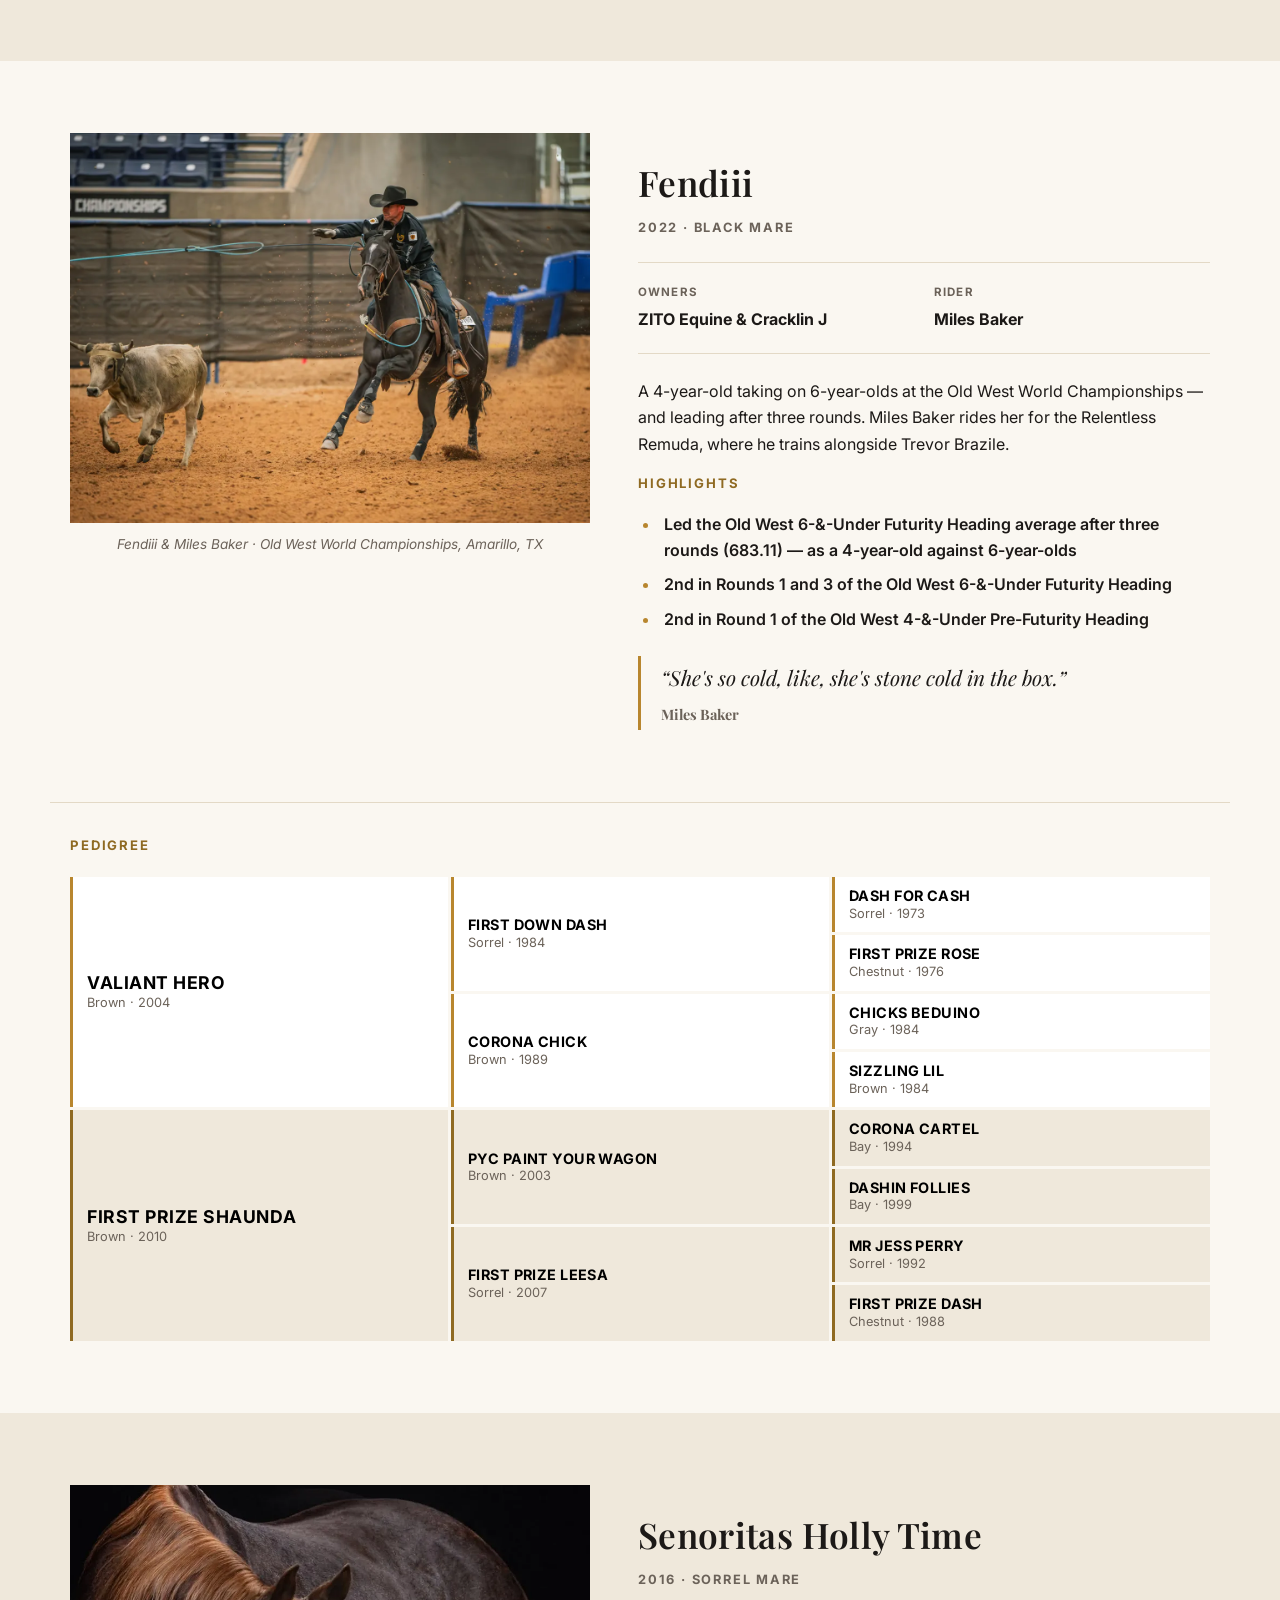
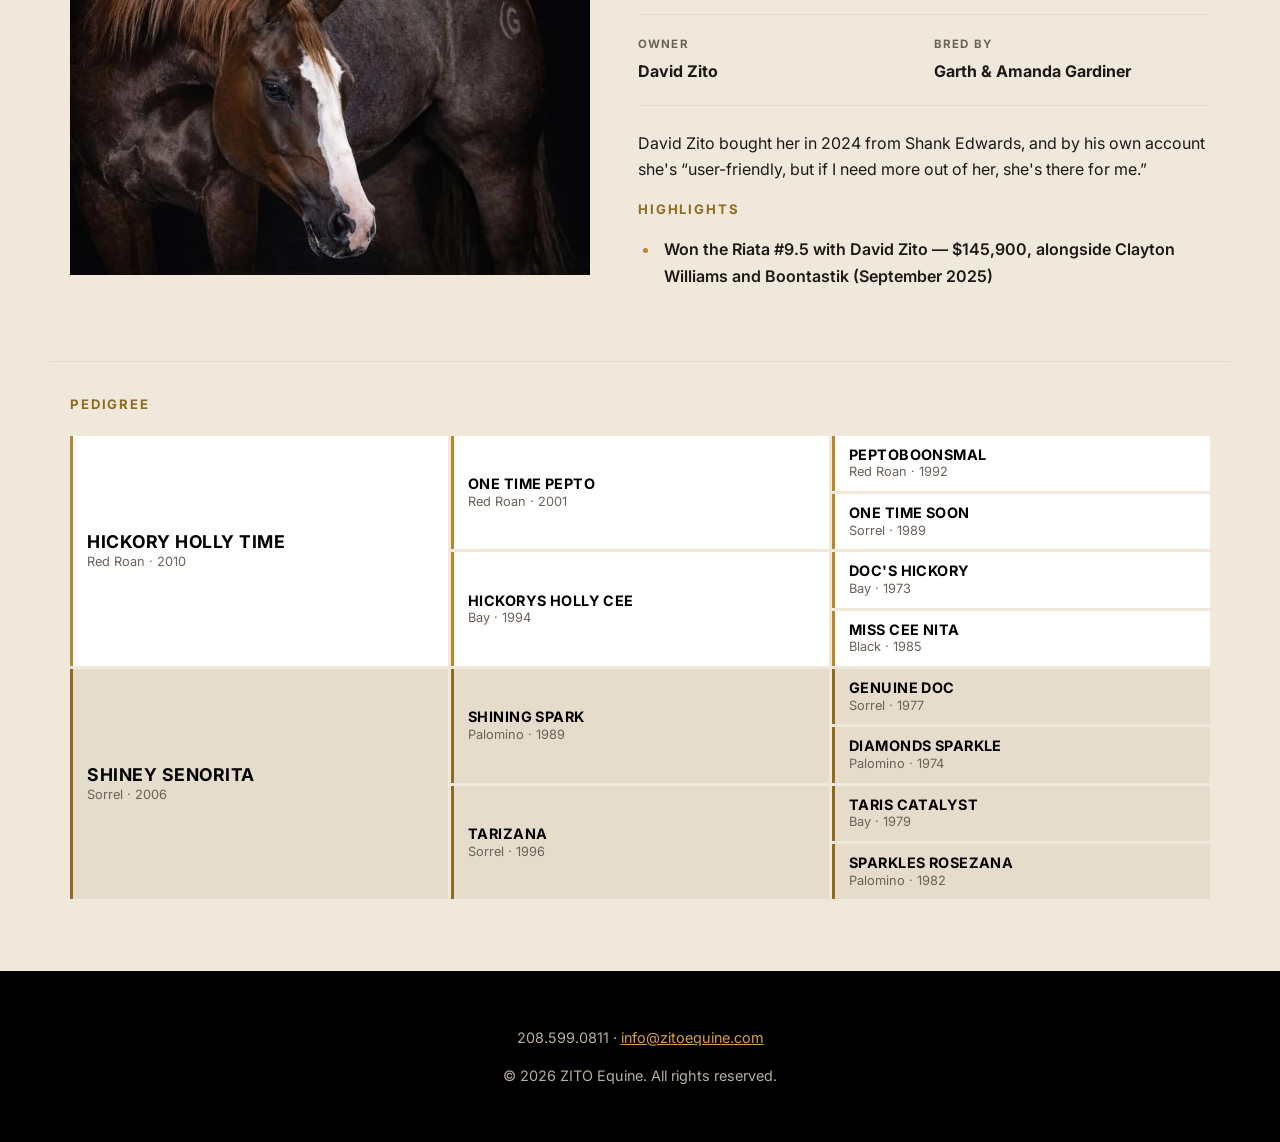
==== commit 8de3909e: "Mare stats into Highlights, full-width pedigrees last, remove story links Co-Authored-By: Claude Opu" ====
--- a/mares/index.html
+++ b/mares/index.html
@@ -38,11 +38,6 @@
       <div class="wrap split">
         <div>
           <div class="card-img photo-fill"><img src="/images/mares/dirty-deed.webp" alt="Dirty Deed, 2023 bay roan mare by Dirty Fling" loading="lazy"></div>
-          <div class="stat-box">
-            <span class="stat-line">Old West Rope Horse Sale &middot; October 2026</span>
-            <span class="stat-big">$1.3 Million</span>
-            <span class="stat-line">Top seller of the sale</span>
-          </div>
         </div>
         <div>
           <h2>Dirty Deed</h2>
@@ -52,12 +47,19 @@
             <div><dt>Bred by</dt><dd>Solo Select &amp; Relentless Remuda</dd></div>
           </dl>
           <p>Dirty Fling's first-crop daughter. Started by Tyson Benson, she's in training with Miles Baker and Trevor Brazile and will be campaigned through her futurity career by Relentless Remuda.</p>
+
+          <span class="section-label">Highlights</span>
+          <ul class="achv-list">
+            <li>Topped the 2026 Old West Rope Horse Sale at $1.3 million</li>
+          </ul>
           <blockquote class="pull-quote">
             &ldquo;That's probably the best 3-year-old mare I've ever rode.&rdquo;
             <cite>Trevor Brazile</cite>
           </blockquote>
-
-          <span class="section-label">Pedigree</span>
+        </div>
+      </div>
+      <div class="wrap pedigree-wide">
+        <span class="section-label">Pedigree</span>
           <div class="pedigree" aria-label="Dirty Deed three-generation pedigree">
             <div class="ped ped-sire p-1"><strong><a href="/stallions/dirty-fling.html">Dirty Fling</a></strong><span>Red Roan &middot; 2019</span></div>
             <div class="ped ped-sire g-1"><strong>Metallic Cat</strong><span>Red Roan &middot; 2005</span></div>
@@ -74,8 +76,6 @@
             <div class="ped ped-dam gg-7"><strong>Valiant Hero</strong><span>Brown &middot; 2004</span></div>
             <div class="ped ped-dam gg-8"><strong>First Prize Robin</strong><span>Sorrel &middot; 2004</span></div>
           </div>
-          <p class="meta"><a href="https://www.soloselecthorses.com/news/solo-select-bred-dirty-deed-tops-old-west-sale-at-13-million" target="_blank" rel="noopener">Read the sale story at Solo Select &rarr;</a></p>
-        </div>
       </div>
     </section>
     <section class="section" id="fendiii">
@@ -83,11 +83,6 @@
         <div>
           <div class="card-img photo-fill"><img src="/images/mares/fendiii-throw.webp" alt="Miles Baker throwing his loop on Fendiii at the Old West World Championships" loading="lazy"></div>
           <p class="photo-caption">Fendiii &amp; Miles Baker &middot; Old West World Championships, Amarillo, TX</p>
-          <div class="stat-box">
-            <span class="stat-line">Old West 6-&amp;-Under Futurity Heading &middot; October 2026</span>
-            <span class="stat-big">683.11</span>
-            <span class="stat-line">Led the average after three rounds &mdash; as a 4-year-old against 6-year-olds</span>
-          </div>
         </div>
         <div>
           <h2>Fendiii</h2>
@@ -97,18 +92,20 @@
             <div><dt>Rider</dt><dd>Miles Baker</dd></div>
           </dl>
           <p>A 4-year-old taking on 6-year-olds at the Old West World Championships &mdash; and leading after three rounds. Miles Baker rides her for the Relentless Remuda, where he trains alongside Trevor Brazile.</p>
+          <span class="section-label">Highlights</span>
+          <ul class="achv-list">
+            <li>Led the Old West 6-&amp;-Under Futurity Heading average after three rounds (683.11) &mdash; as a 4-year-old against 6-year-olds</li>
+            <li>2nd in Rounds 1 and 3 of the Old West 6-&amp;-Under Futurity Heading</li>
+            <li>2nd in Round 1 of the Old West 4-&amp;-Under Pre-Futurity Heading</li>
+          </ul>
           <blockquote class="pull-quote">
             &ldquo;She's so cold, like, she's stone cold in the box.&rdquo;
             <cite>Miles Baker</cite>
           </blockquote>
-
-          <span class="section-label">Highlights</span>
-          <ul class="achv-list">
-            <li>2nd in Rounds 1 and 3 of the Old West 6-&amp;-Under Futurity Heading</li>
-            <li>2nd in Round 1 of the Old West 4-&amp;-Under Pre-Futurity Heading</li>
-          </ul>
-
-          <span class="section-label">Pedigree</span>
+        </div>
+      </div>
+      <div class="wrap pedigree-wide">
+        <span class="section-label">Pedigree</span>
           <div class="pedigree" aria-label="Fendiii three-generation pedigree">
             <div class="ped ped-sire p-1"><strong>Valiant Hero</strong><span>Brown &middot; 2004</span></div>
             <div class="ped ped-sire g-1"><strong>First Down Dash</strong><span>Sorrel &middot; 1984</span></div>
@@ -125,19 +122,12 @@
             <div class="ped ped-dam gg-7"><strong>Mr Jess Perry</strong><span>Sorrel &middot; 1992</span></div>
             <div class="ped ped-dam gg-8"><strong>First Prize Dash</strong><span>Chestnut &middot; 1988</span></div>
           </div>
-          <p class="meta"><a href="https://teamropingjournal.com/news/fendiii-miles-baker-old-west-futurity-heading/" target="_blank" rel="noopener">Read the Old West story at Team Roping Journal &rarr;</a></p>
-        </div>
       </div>
     </section>
     <section class="section section-alt" id="senoritas-holly-time">
       <div class="wrap split">
         <div>
           <div class="card-img photo-fill"><img src="/images/mares/senoritas-holly-time.webp" alt="Senoritas Holly Time" loading="lazy"></div>
-          <div class="stat-box">
-            <span class="stat-line">Riata #9.5 &middot; September 2025</span>
-            <span class="stat-big">$145,900</span>
-            <span class="stat-line">Won by David Zito &amp; Clayton Williams</span>
-          </div>
         </div>
         <div>
           <h2>Senoritas Holly Time</h2>
@@ -146,9 +136,16 @@
             <div><dt>Owner</dt><dd>David Zito</dd></div>
             <div><dt>Bred by</dt><dd>Garth &amp; Amanda Gardiner</dd></div>
           </dl>
-          <p>The mare David Zito rode to a $145,900 win at the Riata #9.5 alongside Clayton Williams and Boontastik. He bought her in 2024 from Shank Edwards, and by his own account she's &ldquo;user-friendly, but if I need more out of her, she's there for me.&rdquo;</p>
+          <p>David Zito bought her in 2024 from Shank Edwards, and by his own account she's &ldquo;user-friendly, but if I need more out of her, she's there for me.&rdquo;</p>
 
-          <span class="section-label">Pedigree</span>
+          <span class="section-label">Highlights</span>
+          <ul class="achv-list">
+            <li>Won the Riata #9.5 with David Zito &mdash; $145,900, alongside Clayton Williams and Boontastik (September 2025)</li>
+          </ul>
+        </div>
+      </div>
+      <div class="wrap pedigree-wide">
+        <span class="section-label">Pedigree</span>
           <div class="pedigree" aria-label="Senoritas Holly Time three-generation pedigree">
             <div class="ped ped-sire p-1"><strong>Hickory Holly Time</strong><span>Red Roan &middot; 2010</span></div>
             <div class="ped ped-sire g-1"><strong>One Time Pepto</strong><span>Red Roan &middot; 2001</span></div>
@@ -165,8 +162,6 @@
             <div class="ped ped-dam gg-7"><strong>Taris Catalyst</strong><span>Bay &middot; 1979</span></div>
             <div class="ped ped-dam gg-8"><strong>Sparkles Rosezana</strong><span>Palomino &middot; 1982</span></div>
           </div>
-          <p class="meta"><a href="https://teamropingjournal.com/news/david-zito-clayton-williams-bank-145k-riata-9-5-on-senoritas-holly-time-and-boontastik/" target="_blank" rel="noopener">Read the Riata story at Team Roping Journal &rarr;</a></p>
-        </div>
       </div>
     </section>
   </main>
--- a/css/style.css
+++ b/css/style.css
@@ -120,13 +120,9 @@
 }
 
 /* Achievement list — accent bar per line */
-.achv-list { list-style: none; margin: 20px 0; padding: 0; }
-.achv-list li {
-  border-left: 3px solid var(--color-gold);
-  padding: 4px 0 4px 16px;
-  margin-bottom: 10px;
-  font-weight: 600;
-}
+.achv-list { list-style: disc; margin: 16px 0 24px; padding-left: 22px; }
+.achv-list li { margin-bottom: 8px; padding-left: 4px; font-weight: 600; }
+.achv-list li::marker { color: var(--color-gold); }
 
 /* Key facts grid */
 .key-facts {
@@ -195,6 +191,14 @@
   .ped.p-1 strong, .ped.p-2 strong { font-size: .8rem; }
 }
 
+/* Full-width pedigree row — last block for each horse */
+.pedigree-wide { margin-top: 48px; padding-top: 32px; border-top: 1px solid #e3d9c6; }
+.pedigree-wide .pedigree { font-size: .95rem; margin-bottom: 0; }
+.pedigree-wide .ped { padding: 10px 14px; }
+.pedigree-wide .ped strong { font-size: .9rem; }
+.pedigree-wide .ped span { font-size: .8rem; }
+.pedigree-wide .ped.p-1 strong, .pedigree-wide .ped.p-2 strong { font-size: 1.1rem; }
+
 /* Quote hero — full-width dark band: big photo + big pull quote */
 .quote-hero {
   display: grid;
@@ -538,6 +542,14 @@
   font-style: italic;
 }
 .pull-quote cite { display: block; margin-top: 8px; font-family: inherit; font-size: .9rem; font-style: normal; font-weight: 700; color: var(--color-muted); }
+.station {
+  border-left: 3px solid var(--color-gold);
+  padding: 4px 0 4px 16px;
+  margin: 0 0 28px;
+}
+.station h3 { margin: 0; font-size: 1.5rem; }
+.station p { margin: 2px 0 0; font-weight: 600; }
+.station .meta { font-weight: 400; font-size: .95rem; margin-top: 6px; }
 .standing-at {
   font-family: var(--font-script);
   font-size: 1.3rem;
